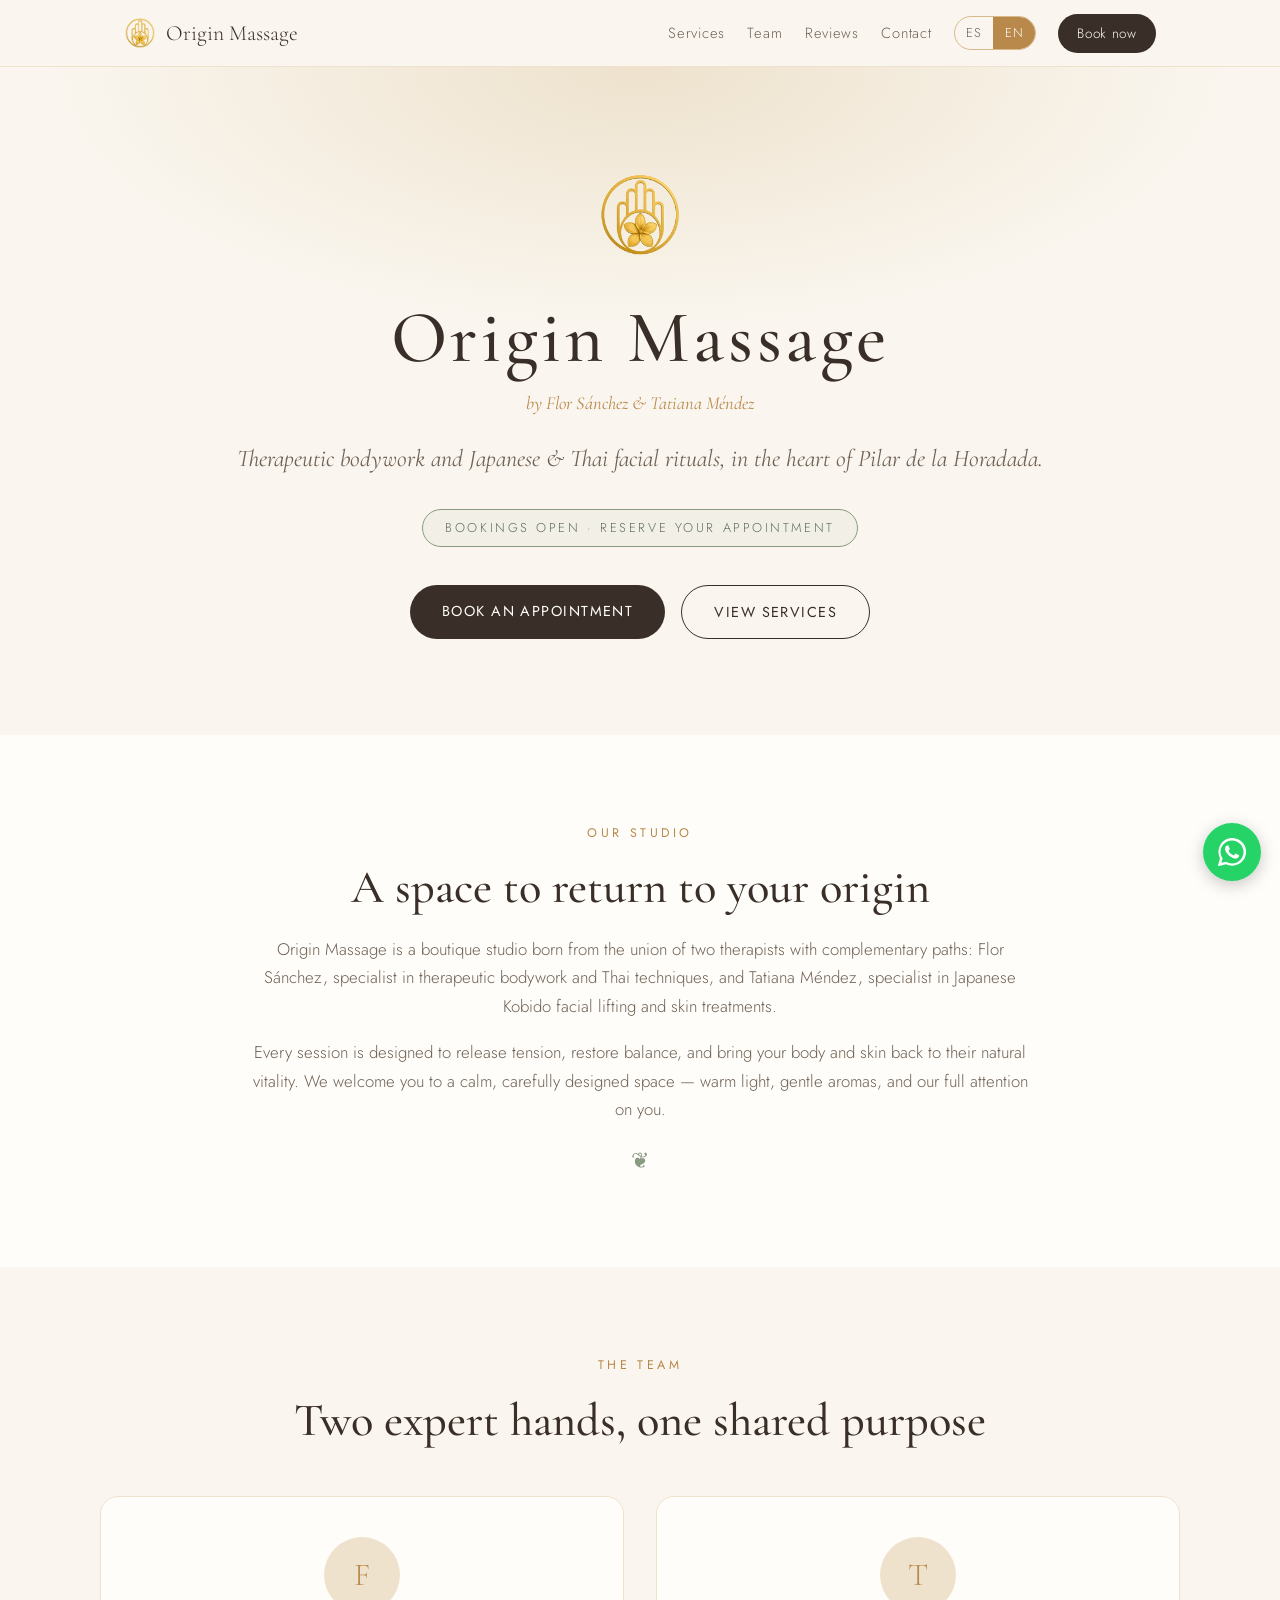
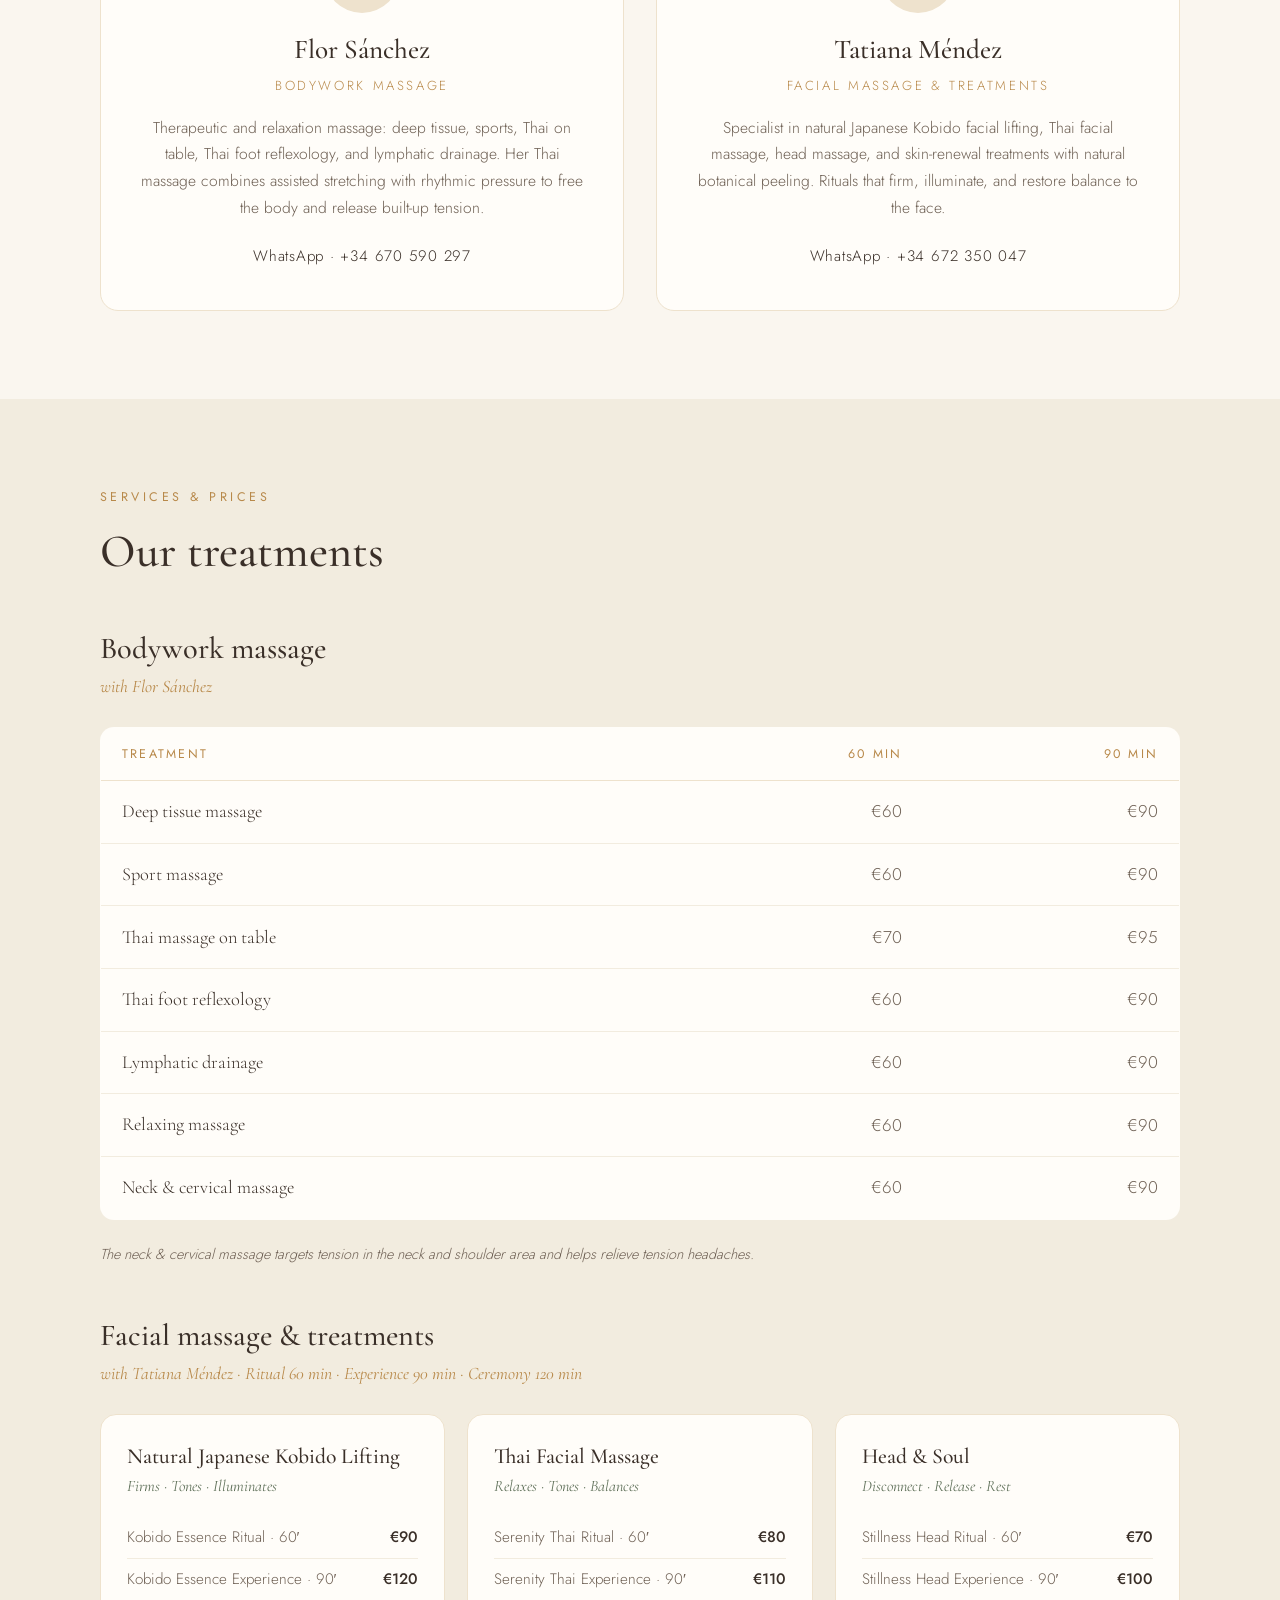
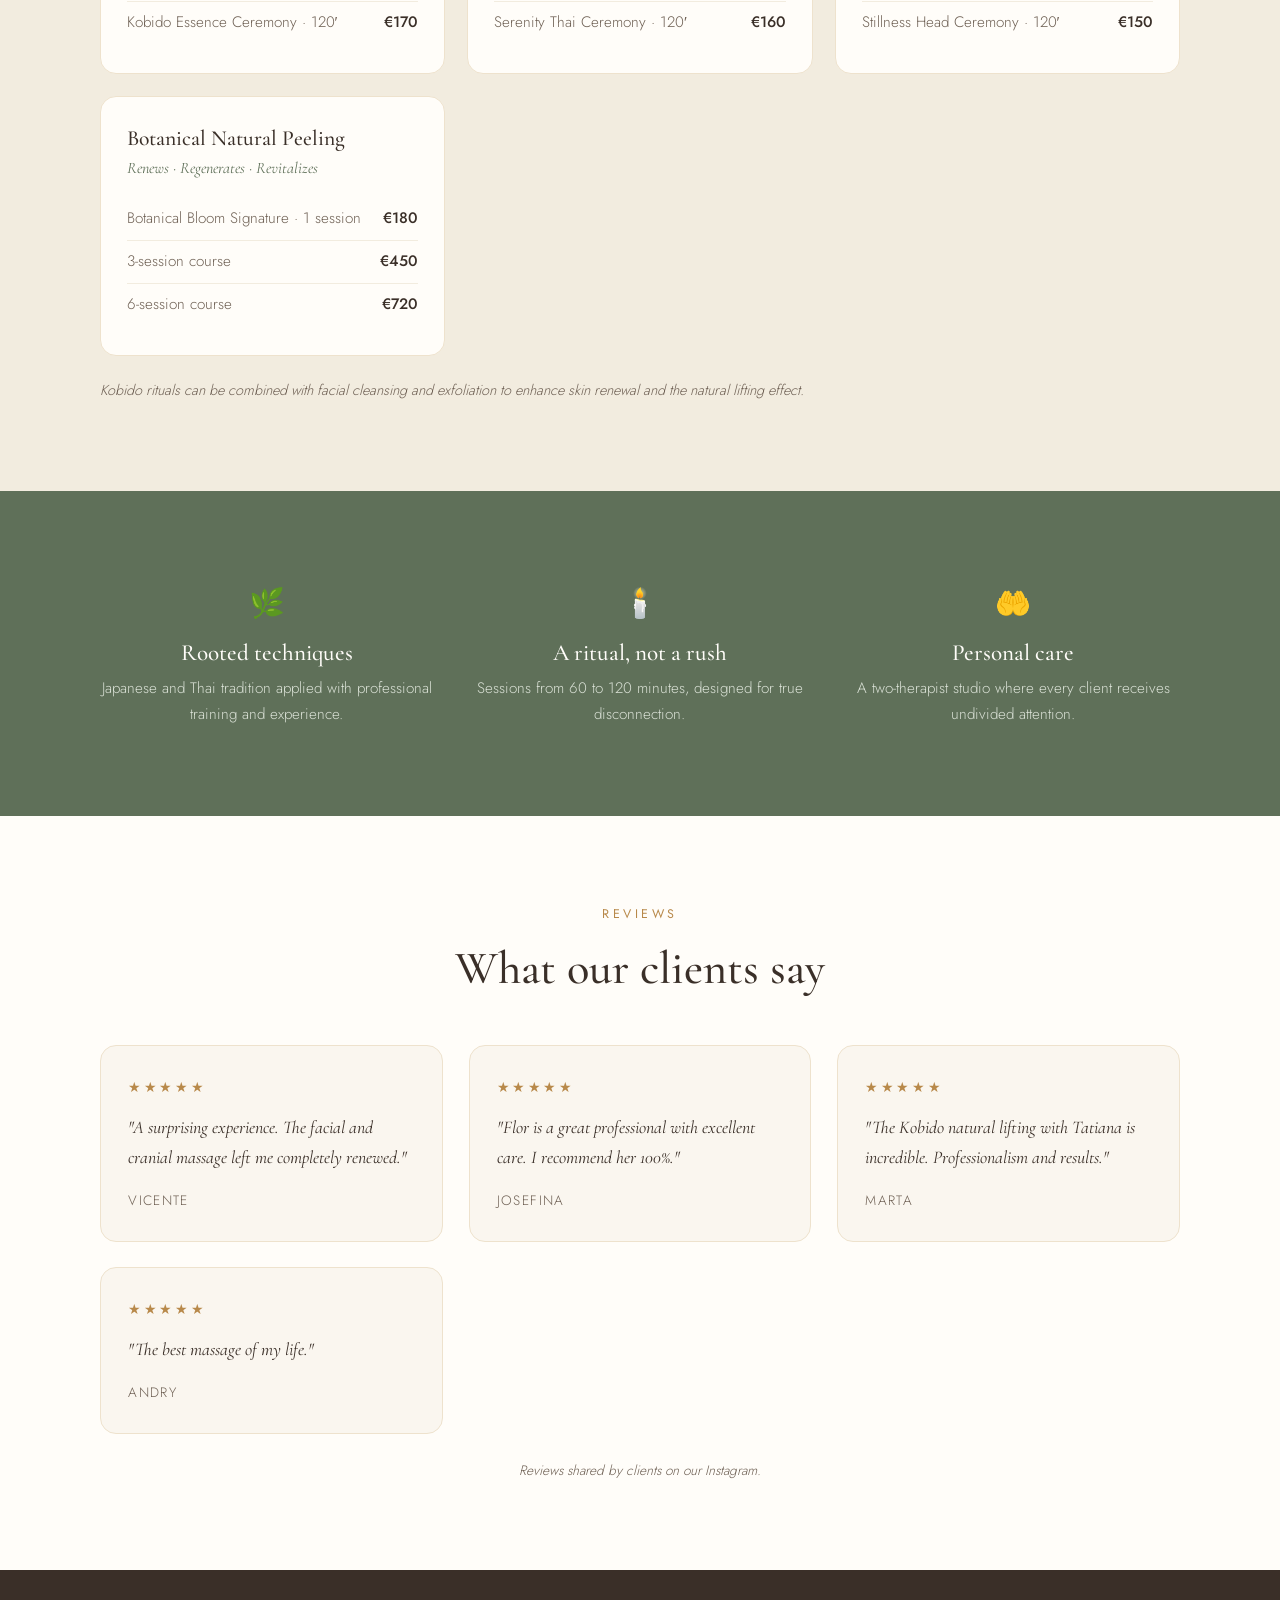
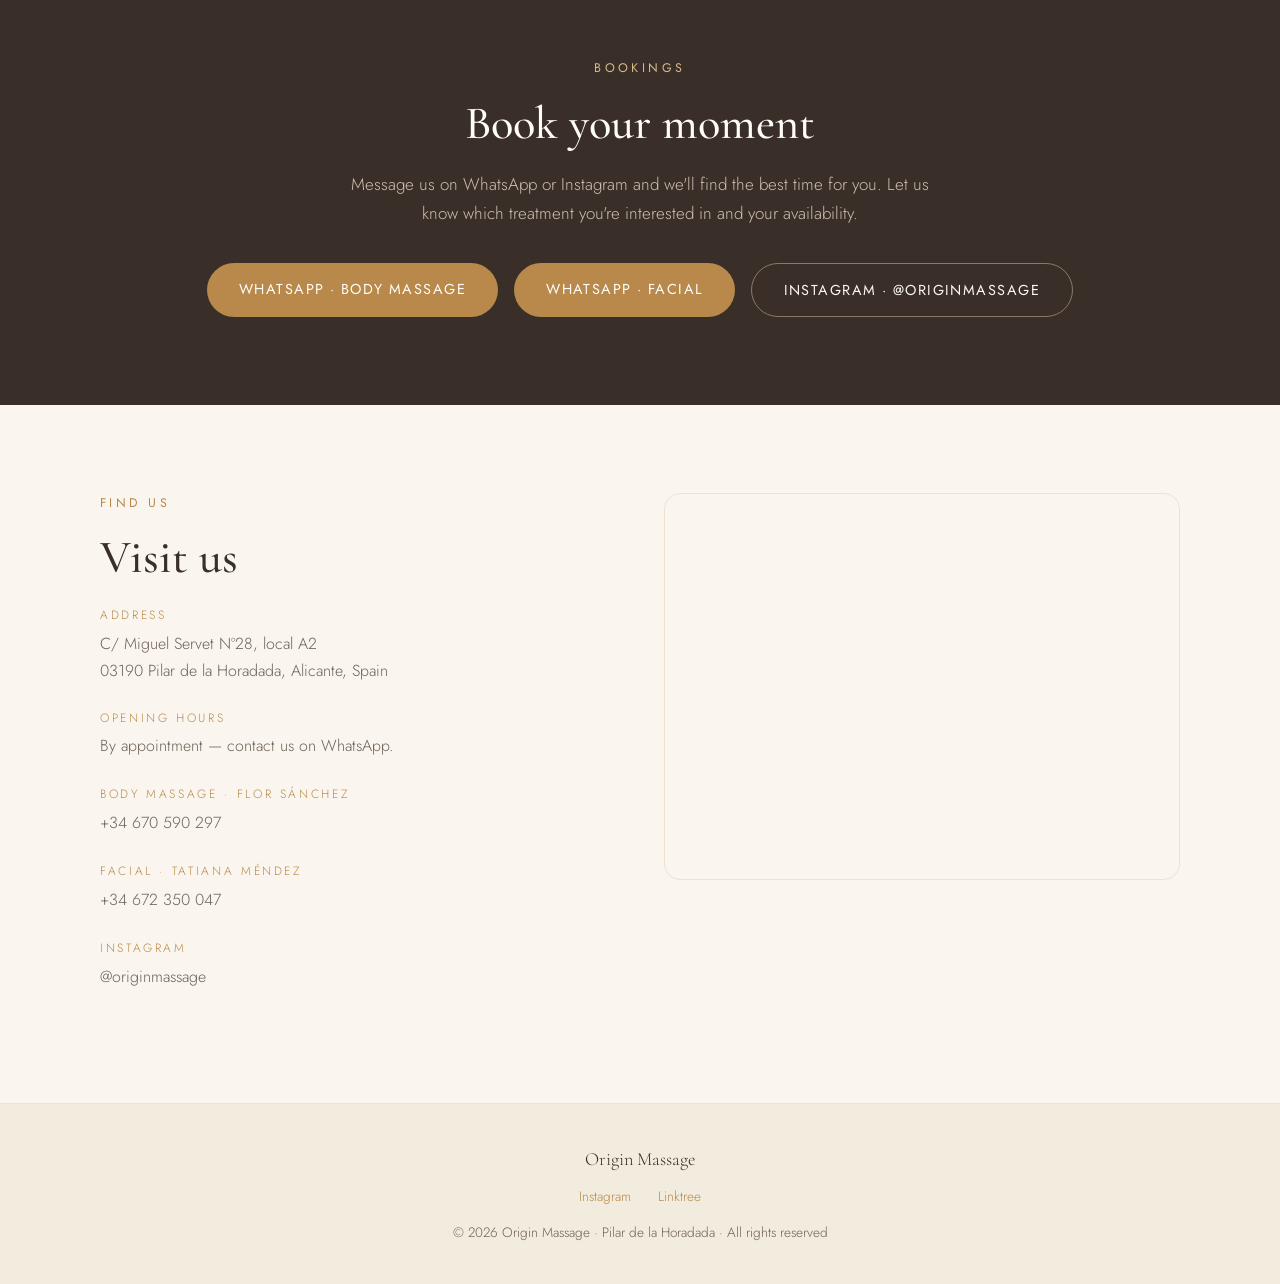
==== en/index.html @ 12d9b42e "Use the studio's real logo extracted from their Instagram profile 150x150 profile picture with white" ====
<!DOCTYPE html>
<html lang="en">
<head>
<meta charset="UTF-8">
<meta name="viewport" content="width=device-width, initial-scale=1.0">
<title>Origin Massage — Massage &amp; Facial Treatments in Pilar de la Horadada</title>
<meta name="description" content="Origin Massage: boutique bodywork and facial-treatment studio (Japanese Kobido lifting, Thai massage, lymphatic drainage) in Pilar de la Horadada, Alicante, Spain. Book via WhatsApp or Instagram.">
<meta property="og:title" content="Origin Massage — Pilar de la Horadada">
<meta property="og:description" content="Therapeutic bodywork and Kobido facial rituals. C/ Miguel Servet 28, Pilar de la Horadada. Book your appointment.">
<meta property="og:type" content="website">
<meta property="og:locale" content="en_GB">
<!-- TODO once the final domain exists: uncomment and replace the domain -->
<!--
<link rel="canonical" href="https://www.DOMAIN.es/en/">
<link rel="alternate" hreflang="es" href="https://www.DOMAIN.es/">
<link rel="alternate" hreflang="en" href="https://www.DOMAIN.es/en/">
<link rel="alternate" hreflang="x-default" href="https://www.DOMAIN.es/">
-->
<link rel="preload" href="../assets/fonts/cormorant-var.woff2" as="font" type="font/woff2" crossorigin>
<link rel="preload" href="../assets/fonts/jost-var.woff2" as="font" type="font/woff2" crossorigin>
<link rel="stylesheet" href="../assets/css/style.css">
<link rel="icon" type="image/png" href="../assets/img/logo.png">
<script type="application/ld+json">
{
  "@context": "https://schema.org",
  "@type": "HealthAndBeautyBusiness",
  "name": "Origin Massage",
  "alternateName": "ORIGIN MASSAGE by Flor Sánchez",
  "description": "Boutique bodywork and facial-treatment studio in Pilar de la Horadada: Japanese Kobido lifting, Thai massage, deep tissue, lymphatic drainage.",
  "address": {
    "@type": "PostalAddress",
    "streetAddress": "C/ Miguel Servet Nº28, local A2",
    "addressLocality": "Pilar de la Horadada",
    "addressRegion": "Alicante",
    "postalCode": "03190",
    "addressCountry": "ES"
  },
  "geo": { "@type": "GeoCoordinates", "latitude": 37.859, "longitude": -0.788 },
  "telephone": ["+34670590297", "+34672350047"],
  "sameAs": [
    "https://www.instagram.com/originmassage/",
    "https://linktr.ee/originmassagepilardelahoradada"
  ],
  "priceRange": "€€",
  "currenciesAccepted": "EUR",
  "founder": [
    { "@type": "Person", "name": "Flor Sánchez", "jobTitle": "Massage therapist" },
    { "@type": "Person", "name": "Tatiana Méndez", "jobTitle": "Facial massage specialist" }
  ],
  "hasOfferCatalog": {
    "@type": "OfferCatalog",
    "name": "Treatments",
    "itemListElement": [
      { "@type": "Offer", "itemOffered": { "@type": "Service", "name": "Deep tissue massage (60 min)" }, "price": "60", "priceCurrency": "EUR" },
      { "@type": "Offer", "itemOffered": { "@type": "Service", "name": "Sport massage (60 min)" }, "price": "60", "priceCurrency": "EUR" },
      { "@type": "Offer", "itemOffered": { "@type": "Service", "name": "Thai massage on table (60 min)" }, "price": "70", "priceCurrency": "EUR" },
      { "@type": "Offer", "itemOffered": { "@type": "Service", "name": "Thai foot reflexology (60 min)" }, "price": "60", "priceCurrency": "EUR" },
      { "@type": "Offer", "itemOffered": { "@type": "Service", "name": "Lymphatic drainage (60 min)" }, "price": "60", "priceCurrency": "EUR" },
      { "@type": "Offer", "itemOffered": { "@type": "Service", "name": "Relaxing massage (60 min)" }, "price": "60", "priceCurrency": "EUR" },
      { "@type": "Offer", "itemOffered": { "@type": "Service", "name": "Neck & cervical massage (60 min)" }, "price": "60", "priceCurrency": "EUR" },
      { "@type": "Offer", "itemOffered": { "@type": "Service", "name": "Japanese Kobido lifting — Kobido Essence Ritual (60 min)" }, "price": "90", "priceCurrency": "EUR" },
      { "@type": "Offer", "itemOffered": { "@type": "Service", "name": "Thai facial massage — Serenity Thai Ritual (60 min)" }, "price": "80", "priceCurrency": "EUR" },
      { "@type": "Offer", "itemOffered": { "@type": "Service", "name": "Head massage — Stillness Head Ritual (60 min)" }, "price": "70", "priceCurrency": "EUR" },
      { "@type": "Offer", "itemOffered": { "@type": "Service", "name": "Botanical natural peeling — Botanical Bloom Signature (1 session)" }, "price": "180", "priceCurrency": "EUR" }
    ]
  }
}
</script>
</head>
<body>

<header>
  <nav class="nav">
    <a href="#top" class="brand" aria-label="Origin Massage">
      <img src="../assets/img/logo.png" alt="" width="32" height="32">
      Origin Massage
    </a>
    <button id="menu-btn" class="menu-btn" aria-expanded="false" aria-controls="nav-links" aria-label="Open menu">☰</button>
    <div class="nav-links" id="nav-links">
      <a href="#services">Services</a>
      <a href="#team">Team</a>
      <a href="#reviews">Reviews</a>
      <a href="#contact">Contact</a>
      <div class="lang-switch" aria-label="Idioma / Language">
        <a href="../" hreflang="es" lang="es">ES</a>
        <a href="./" aria-current="true" lang="en">EN</a>
      </div>
      <a href="#book" class="nav-book">Book now</a>
    </div>
  </nav>
</header>

<main id="top">

  <!-- HERO -->
  <section class="hero">
    <img class="hamsa" src="../assets/img/logo.png" alt="" width="88" height="88">
    <h1>Origin Massage</h1>
    <div class="by">by Flor Sánchez &amp; Tatiana Méndez</div>
    <p class="tagline">Therapeutic bodywork and Japanese &amp; Thai facial rituals, in the heart of Pilar de la Horadada.</p>
    <div class="open-badge">Bookings open · Reserve your appointment</div>
    <div class="hero-ctas">
      <a class="btn btn-solid" href="#book">Book an appointment</a>
      <a class="btn btn-line" href="#services">View services</a>
    </div>
  </section>

  <!-- ABOUT -->
  <section class="about reveal">
    <div class="wrap">
      <div class="eyebrow">Our studio</div>
      <h2 class="section-title">A space to return to your origin</h2>
      <p>Origin Massage is a boutique studio born from the union of two therapists with complementary paths: Flor Sánchez, specialist in therapeutic bodywork and Thai techniques, and Tatiana Méndez, specialist in Japanese Kobido facial lifting and skin treatments.</p>
      <p>Every session is designed to release tension, restore balance, and bring your body and skin back to their natural vitality. We welcome you to a calm, carefully designed space — warm light, gentle aromas, and our full attention on you.</p>
      <div class="leaf">❦</div>
    </div>
  </section>

  <!-- TEAM -->
  <section class="therapists" id="team">
    <div class="wrap">
      <div class="eyebrow center">The team</div>
      <h2 class="section-title center">Two expert hands, one shared purpose</h2>
      <div class="grid">
        <div class="t-card reveal">
          <div class="monogram">F</div>
          <h3>Flor Sánchez</h3>
          <div class="role">Bodywork massage</div>
          <p>Therapeutic and relaxation massage: deep tissue, sports, Thai on table, Thai foot reflexology, and lymphatic drainage. Her Thai massage combines assisted stretching with rhythmic pressure to free the body and release built-up tension.</p>
          <a class="phone" href="https://wa.me/34670590297" target="_blank" rel="noopener">WhatsApp · +34 670 590 297</a>
        </div>
        <div class="t-card reveal">
          <div class="monogram">T</div>
          <h3>Tatiana Méndez</h3>
          <div class="role">Facial massage &amp; treatments</div>
          <p>Specialist in natural Japanese Kobido facial lifting, Thai facial massage, head massage, and skin-renewal treatments with natural botanical peeling. Rituals that firm, illuminate, and restore balance to the face.</p>
          <a class="phone" href="https://wa.me/34672350047" target="_blank" rel="noopener">WhatsApp · +34 672 350 047</a>
        </div>
      </div>
    </div>
  </section>

  <!-- SERVICES -->
  <section class="services" id="services">
    <div class="wrap">
      <div class="eyebrow">Services &amp; prices</div>
      <h2 class="section-title">Our treatments</h2>

      <div class="svc-block reveal">
        <h3>Bodywork massage</h3>
        <div class="svc-sub">with Flor Sánchez</div>
        <div class="table-scroll">
          <table class="price">
            <thead>
              <tr>
                <th>Treatment</th>
                <th style="text-align:right">60 min</th>
                <th style="text-align:right">90 min</th>
              </tr>
            </thead>
            <tbody>
              <tr><td>Deep tissue massage</td><td class="p">€60</td><td class="p">€90</td></tr>
              <tr><td>Sport massage</td><td class="p">€60</td><td class="p">€90</td></tr>
              <tr><td>Thai massage on table</td><td class="p">€70</td><td class="p">€95</td></tr>
              <tr><td>Thai foot reflexology</td><td class="p">€60</td><td class="p">€90</td></tr>
              <tr><td>Lymphatic drainage</td><td class="p">€60</td><td class="p">€90</td></tr>
              <tr><td>Relaxing massage</td><td class="p">€60</td><td class="p">€90</td></tr>
              <tr><td>Neck &amp; cervical massage</td><td class="p">€60</td><td class="p">€90</td></tr>
            </tbody>
          </table>
        </div>
        <p class="svc-note">The neck &amp; cervical massage targets tension in the neck and shoulder area and helps relieve tension headaches.</p>
      </div>

      <div class="svc-block reveal">
        <h3>Facial massage &amp; treatments</h3>
        <div class="svc-sub">with Tatiana Méndez · Ritual 60 min · Experience 90 min · Ceremony 120 min</div>
        <div class="ritual-grid">
          <div class="ritual">
            <h4>Natural Japanese Kobido Lifting</h4>
            <div class="benefit">Firms · Tones · Illuminates</div>
            <ul>
              <li><span>Kobido Essence Ritual · 60&prime;</span><b>€90</b></li>
              <li><span>Kobido Essence Experience · 90&prime;</span><b>€120</b></li>
              <li><span>Kobido Essence Ceremony · 120&prime;</span><b>€170</b></li>
            </ul>
          </div>
          <div class="ritual">
            <h4>Thai Facial Massage</h4>
            <div class="benefit">Relaxes · Tones · Balances</div>
            <ul>
              <li><span>Serenity Thai Ritual · 60&prime;</span><b>€80</b></li>
              <li><span>Serenity Thai Experience · 90&prime;</span><b>€110</b></li>
              <li><span>Serenity Thai Ceremony · 120&prime;</span><b>€160</b></li>
            </ul>
          </div>
          <div class="ritual">
            <h4>Head &amp; Soul</h4>
            <div class="benefit">Disconnect · Release · Rest</div>
            <ul>
              <li><span>Stillness Head Ritual · 60&prime;</span><b>€70</b></li>
              <li><span>Stillness Head Experience · 90&prime;</span><b>€100</b></li>
              <li><span>Stillness Head Ceremony · 120&prime;</span><b>€150</b></li>
            </ul>
          </div>
          <div class="ritual">
            <h4>Botanical Natural Peeling</h4>
            <div class="benefit">Renews · Regenerates · Revitalizes</div>
            <ul>
              <li><span>Botanical Bloom Signature · 1 session</span><b>€180</b></li>
              <li><span>3-session course</span><b>€450</b></li>
              <li><span>6-session course</span><b>€720</b></li>
            </ul>
          </div>
        </div>
        <p class="svc-note">Kobido rituals can be combined with facial cleansing and exfoliation to enhance skin renewal and the natural lifting effect.</p>
      </div>
    </div>
  </section>

  <!-- PHILOSOPHY -->
  <section class="philo reveal">
    <div class="wrap">
      <div>
        <div class="icon">🌿</div>
        <h4>Rooted techniques</h4>
        <p>Japanese and Thai tradition applied with professional training and experience.</p>
      </div>
      <div>
        <div class="icon">🕯️</div>
        <h4>A ritual, not a rush</h4>
        <p>Sessions from 60 to 120 minutes, designed for true disconnection.</p>
      </div>
      <div>
        <div class="icon">🤲</div>
        <h4>Personal care</h4>
        <p>A two-therapist studio where every client receives undivided attention.</p>
      </div>
    </div>
  </section>

  <!-- REVIEWS -->
  <section class="reviews" id="reviews">
    <div class="wrap">
      <div class="eyebrow center">Reviews</div>
      <h2 class="section-title center">What our clients say</h2>
      <div class="grid">
        <div class="review reveal">
          <div class="stars" aria-label="5 stars">★★★★★</div>
          <blockquote>"A surprising experience. The facial and cranial massage left me completely renewed."</blockquote>
          <cite>Vicente</cite>
        </div>
        <div class="review reveal">
          <div class="stars" aria-label="5 stars">★★★★★</div>
          <blockquote>"Flor is a great professional with excellent care. I recommend her 100%."</blockquote>
          <cite>Josefina</cite>
        </div>
        <div class="review reveal">
          <div class="stars" aria-label="5 stars">★★★★★</div>
          <blockquote>"The Kobido natural lifting with Tatiana is incredible. Professionalism and results."</blockquote>
          <cite>Marta</cite>
        </div>
        <div class="review reveal">
          <div class="stars" aria-label="5 stars">★★★★★</div>
          <blockquote>"The best massage of my life."</blockquote>
          <cite>Andry</cite>
        </div>
      </div>
      <p class="src-note">Reviews shared by clients on our Instagram.</p>
    </div>
  </section>

  <!-- BOOKING -->
  <section class="booking" id="book">
    <div class="wrap">
      <div class="eyebrow">Bookings</div>
      <h2 class="section-title">Book your moment</h2>
      <p>Message us on WhatsApp or Instagram and we'll find the best time for you. Let us know which treatment you're interested in and your availability.</p>
      <div class="hero-ctas">
        <!-- TODO: once the studio receives its cita.online link, replace
             BOOKING_URL with the real link and uncomment this button (also in ../index.html):
        <a class="btn btn-gold" href="BOOKING_URL" target="_blank" rel="noopener">Book online</a>
        -->
        <a class="btn btn-solid" href="https://wa.me/34670590297?text=Hi%2C%20I%27d%20like%20to%20book%20a%20body%20massage." target="_blank" rel="noopener">WhatsApp · Body massage</a>
        <a class="btn btn-solid" href="https://wa.me/34672350047?text=Hi%2C%20I%27d%20like%20to%20book%20a%20facial%20treatment." target="_blank" rel="noopener">WhatsApp · Facial</a>
        <a class="btn btn-line" href="https://www.instagram.com/originmassage/" target="_blank" rel="noopener">Instagram · @originmassage</a>
      </div>
    </div>
  </section>

  <!-- CONTACT -->
  <section class="contact" id="contact">
    <div class="wrap">
      <div class="reveal">
        <div class="eyebrow">Find us</div>
        <h2 class="section-title">Visit us</h2>
        <div class="contact-item">
          <div class="label">Address</div>
          <div>C/ Miguel Servet Nº28, local A2<br>03190 Pilar de la Horadada, Alicante, Spain</div>
        </div>
        <div class="contact-item">
          <div class="label">Opening hours</div>
          <div>By appointment — contact us on WhatsApp.</div>
        </div>
        <div class="contact-item">
          <div class="label">Body massage · Flor Sánchez</div>
          <a href="tel:+34670590297">+34 670 590 297</a>
        </div>
        <div class="contact-item">
          <div class="label">Facial · Tatiana Méndez</div>
          <a href="tel:+34672350047">+34 672 350 047</a>
        </div>
        <div class="contact-item">
          <div class="label">Instagram</div>
          <a href="https://www.instagram.com/originmassage/" target="_blank" rel="noopener">@originmassage</a>
        </div>
      </div>
      <div class="map-frame reveal">
        <iframe
          title="Map — Origin Massage, Pilar de la Horadada"
          src="https://www.google.com/maps?q=ORIGIN%20MASSAGE%20by%20Flor%20S%C3%A1nchez%2C%20C%2F%20Miguel%20Servet%2028%2C%2003190%20Pilar%20de%20la%20Horadada&ll=37.859,-0.788&z=17&output=embed"
          loading="lazy" referrerpolicy="no-referrer-when-downgrade"></iframe>
      </div>
    </div>
  </section>

</main>

<!-- WhatsApp bubble -->
<div class="wa-fab">
  <div class="wa-menu" id="wa-menu">
    <a href="https://wa.me/34670590297?text=Hi%2C%20I%27d%20like%20to%20book%20a%20body%20massage." target="_blank" rel="noopener">Body massage · Flor</a>
    <a href="https://wa.me/34672350047?text=Hi%2C%20I%27d%20like%20to%20book%20a%20facial%20treatment." target="_blank" rel="noopener">Facial · Tatiana</a>
  </div>
  <button id="wa-btn" class="wa-fab-btn" aria-expanded="false" aria-controls="wa-menu" aria-label="Book via WhatsApp">
    <svg viewBox="0 0 24 24" width="28" height="28" fill="currentColor" aria-hidden="true"><path d="M17.5 14.4c-.3-.15-1.76-.87-2.03-.97-.27-.1-.47-.15-.67.15-.2.3-.77.97-.94 1.17-.17.2-.35.22-.65.07-.3-.15-1.26-.46-2.4-1.48-.89-.79-1.49-1.77-1.66-2.07-.17-.3-.02-.46.13-.61.13-.13.3-.35.45-.52.15-.17.2-.3.3-.5.1-.2.05-.37-.02-.52-.07-.15-.67-1.62-.92-2.22-.24-.58-.49-.5-.67-.51h-.57c-.2 0-.52.07-.8.37-.27.3-1.04 1.02-1.04 2.5 0 1.47 1.07 2.89 1.22 3.09.15.2 2.1 3.2 5.08 4.49.71.3 1.26.49 1.7.63.71.22 1.36.19 1.87.12.57-.09 1.76-.72 2.01-1.42.25-.7.25-1.29.17-1.42-.07-.13-.27-.2-.57-.35Zm-5.45 7.44h-.01a9.87 9.87 0 0 1-5.03-1.38l-.36-.21-3.74.98 1-3.65-.24-.37a9.86 9.86 0 1 1 8.38 4.63Zm0-21.85A11.85 11.85 0 0 0 1.7 17.34L.03 23.46a.5.5 0 0 0 .61.61l6.26-1.64a11.85 11.85 0 1 0 5.15-22.44Z"/></svg>
  </button>
</div>

<footer>
  <div class="brand" style="font-size:1.15rem">Origin Massage</div>
  <div class="foot-links">
    <a href="https://www.instagram.com/originmassage/" target="_blank" rel="noopener">Instagram</a>
    <a href="https://linktr.ee/originmassagepilardelahoradada" target="_blank" rel="noopener">Linktree</a>
  </div>
  <div>© 2026 Origin Massage · Pilar de la Horadada · All rights reserved</div>
</footer>

<script src="../assets/js/main.js" defer></script>
</body>
</html>
---- assets/css/style.css ----
/* ================= Origin Massage — shared styles ================= */

/* ---- self-hosted variable fonts (latin subset) ---- */
@font-face {
  font-family: 'Cormorant Garamond';
  font-style: normal;
  font-weight: 300 700;
  font-display: swap;
  src: url('../fonts/cormorant-var.woff2') format('woff2');
}
@font-face {
  font-family: 'Cormorant Garamond';
  font-style: italic;
  font-weight: 300 700;
  font-display: swap;
  src: url('../fonts/cormorant-italic-var.woff2') format('woff2');
}
@font-face {
  font-family: 'Jost';
  font-style: normal;
  font-weight: 100 900;
  font-display: swap;
  src: url('../fonts/jost-var.woff2') format('woff2');
}

:root {
  --cream: #faf6ef;
  --cream-2: #f2ecdf;
  --sand: #e9dfcc;
  --ink: #3a2f28;
  --ink-soft: #6f6155;
  --gold: #b8894a;
  --gold-soft: #d8b98c;
  --gold-pale: #eee2cd;
  --sage: #8a9b84;
  --sage-dark: #5f7059;
  --white: #fffdf9;
  --serif: 'Cormorant Garamond', Georgia, serif;
  --sans: 'Jost', 'Segoe UI', sans-serif;
}
* { margin: 0; padding: 0; box-sizing: border-box; }
html { scroll-behavior: smooth; }
body {
  font-family: var(--sans);
  font-weight: 300;
  color: var(--ink);
  background: var(--cream);
  line-height: 1.7;
  font-size: 17px;
}
h1, h2, h3, h4 { font-family: var(--serif); font-weight: 500; line-height: 1.2; }
a { color: var(--gold); text-decoration: none; }
img { max-width: 100%; }
section { padding: 5.5rem 1.5rem; }
.wrap { max-width: 1080px; margin: 0 auto; }
.eyebrow {
  font-size: .78rem; letter-spacing: .28em; text-transform: uppercase;
  color: var(--gold); margin-bottom: 1rem; font-weight: 400;
}
.section-title { font-size: clamp(2rem, 4.5vw, 2.9rem); margin-bottom: 1.2rem; }
.center { text-align: center; }

/* ---------- scroll reveal (JS adds .in-view; no-JS pages stay visible) ---------- */
html.js .reveal {
  opacity: 0;
  transform: translateY(22px);
  transition: opacity .7s ease, transform .7s ease;
}
html.js .reveal.in-view { opacity: 1; transform: none; }
@media (prefers-reduced-motion: reduce) {
  html { scroll-behavior: auto; }
  html.js .reveal { opacity: 1; transform: none; transition: none; }
}

/* ---------- header ---------- */
header {
  position: sticky; top: 0; z-index: 100;
  background: rgba(250, 246, 239, .93); backdrop-filter: blur(8px);
  border-bottom: 1px solid var(--gold-pale);
}
.nav {
  max-width: 1080px; margin: 0 auto; padding: .85rem 1.5rem;
  display: flex; align-items: center; gap: 1.2rem;
}
.brand { display: flex; align-items: center; gap: .6rem; font-family: var(--serif); font-size: 1.35rem; color: var(--ink); }
.brand svg, .brand img { width: 32px; height: 32px; flex-shrink: 0; }
.nav-links { display: flex; gap: 1.4rem; margin-left: auto; align-items: center; }
.nav-links > a { color: var(--ink-soft); font-size: .92rem; letter-spacing: .05em; }
.nav-links > a:hover { color: var(--gold); }
.lang-switch {
  border: 1px solid var(--gold-soft); border-radius: 999px; overflow: hidden;
  display: flex; font-size: .8rem;
}
.lang-switch a {
  padding: .32rem .7rem; color: var(--ink-soft); letter-spacing: .08em;
}
.lang-switch a[aria-current="true"] { background: var(--gold); color: var(--white); }
.nav-book {
  background: var(--ink); color: var(--white) !important; padding: .5rem 1.2rem;
  border-radius: 999px; font-size: .85rem !important; letter-spacing: .08em;
}
.nav-book:hover { background: var(--gold); }

/* mobile menu */
.menu-btn {
  display: none; margin-left: auto;
  background: none; border: 1px solid var(--gold-soft); border-radius: 8px;
  padding: .35rem .6rem; cursor: pointer; color: var(--ink); font-size: 1.1rem; line-height: 1;
}
@media (max-width: 820px) {
  .menu-btn { display: block; }
  .nav-links {
    display: none;
    position: absolute; top: 100%; left: 0; right: 0;
    flex-direction: column; align-items: stretch; gap: 0;
    background: var(--cream); border-bottom: 1px solid var(--gold-pale);
    padding: .5rem 1.5rem 1.2rem;
  }
  .nav-links.open { display: flex; }
  .nav-links > a { padding: .7rem 0; border-bottom: 1px solid var(--cream-2); font-size: 1rem; }
  .nav-links > a.nav-book { margin-top: .9rem; text-align: center; border-bottom: 0; }
  .lang-switch { margin: .9rem auto 0; align-self: center; }
}

/* ---------- hero ---------- */
.hero {
  text-align: center; padding: 6.5rem 1.5rem 6rem;
  background:
    radial-gradient(ellipse 65% 55% at 50% 0%, var(--gold-pale) 0%, transparent 72%),
    var(--cream);
}
.hero .hamsa { width: 88px; height: 88px; margin-bottom: 1.6rem; }
.hero h1 { font-size: clamp(2.6rem, 7vw, 4.6rem); font-weight: 500; letter-spacing: .05em; }
.hero .by {
  font-family: var(--serif); font-style: italic; color: var(--gold);
  font-size: 1.15rem; margin-top: .4rem;
}
.hero .tagline {
  font-family: var(--serif); font-style: italic; font-size: clamp(1.15rem, 2.5vw, 1.5rem);
  color: var(--ink-soft); margin: 1.2rem auto 0; max-width: 34em;
}
.hero .open-badge {
  display: inline-block; margin-top: 1.8rem; padding: .45rem 1.4rem;
  border: 1px solid var(--sage); border-radius: 999px;
  font-size: .8rem; letter-spacing: .2em; text-transform: uppercase; color: var(--sage-dark);
  background: rgba(138, 155, 132, .08);
}
.hero-ctas { margin-top: 2.4rem; display: flex; gap: 1rem; justify-content: center; flex-wrap: wrap; }
.btn {
  display: inline-block; padding: .85rem 2rem; border-radius: 999px;
  font-size: .9rem; letter-spacing: .1em; text-transform: uppercase; font-weight: 400;
  transition: all .25s ease;
}
.btn-solid { background: var(--ink); color: var(--white); }
.btn-solid:hover { background: var(--gold); color: var(--white); }
.btn-line { border: 1px solid var(--ink); color: var(--ink); }
.btn-line:hover { border-color: var(--gold); color: var(--gold); }
/* primary CTA for the cita.online booking link (activated once the link exists) */
.btn-gold { background: var(--gold); color: var(--white); box-shadow: 0 3px 14px rgba(184, 137, 74, .35); }
.btn-gold:hover { background: var(--gold-soft); color: var(--ink); }

/* ---------- about ---------- */
.about { background: var(--white); }
.about .wrap { max-width: 780px; text-align: center; }
.about p { color: var(--ink-soft); margin-bottom: 1.1rem; font-size: 1.05rem; }
.about .leaf { color: var(--sage); font-size: 1.4rem; margin-top: 1rem; }

/* ---------- therapists ---------- */
.therapists .grid { display: grid; grid-template-columns: repeat(auto-fit, minmax(300px, 1fr)); gap: 2rem; margin-top: 3rem; }
.t-card {
  background: var(--white); border: 1px solid var(--gold-pale); border-radius: 18px;
  padding: 2.5rem 2.2rem; text-align: center;
}
.t-card .monogram {
  width: 76px; height: 76px; margin: 0 auto 1.3rem; border-radius: 50%;
  background: var(--gold-pale); color: var(--gold);
  display: flex; align-items: center; justify-content: center;
  font-family: var(--serif); font-size: 2rem;
}
.t-card h3 { font-size: 1.7rem; }
.t-card .role { color: var(--gold); font-size: .82rem; letter-spacing: .2em; text-transform: uppercase; margin: .5rem 0 1.1rem; }
.t-card p { color: var(--ink-soft); font-size: .98rem; }
.t-card .phone { display: inline-block; margin-top: 1.4rem; color: var(--ink); font-size: .95rem; letter-spacing: .05em; }
.t-card .phone:hover { color: var(--gold); }

/* ---------- services ---------- */
.services { background: var(--cream-2); }
.svc-block { margin-top: 3.2rem; }
.svc-block > h3 { font-size: 1.9rem; margin-bottom: .3rem; }
.svc-block > .svc-sub { color: var(--gold); font-style: italic; font-family: var(--serif); font-size: 1.1rem; margin-bottom: 1.6rem; }
.table-scroll { overflow-x: auto; }
table.price {
  width: 100%; border-collapse: collapse; background: var(--white);
  border-radius: 14px; overflow: hidden; border: 1px solid var(--gold-pale);
}
table.price th, table.price td { padding: .95rem 1.3rem; text-align: left; }
table.price th {
  font-family: var(--sans); font-weight: 400; font-size: .78rem; letter-spacing: .18em;
  text-transform: uppercase; color: var(--gold); border-bottom: 1px solid var(--gold-pale);
}
table.price td { border-bottom: 1px solid var(--cream-2); }
table.price tr:last-child td { border-bottom: 0; }
table.price td.p { text-align: right; white-space: nowrap; color: var(--ink-soft); }
table.price td:first-child { font-family: var(--serif); font-size: 1.15rem; }

.ritual-grid { display: grid; grid-template-columns: repeat(auto-fit, minmax(255px, 1fr)); gap: 1.4rem; }
.ritual { background: var(--white); border: 1px solid var(--gold-pale); border-radius: 16px; padding: 1.8rem 1.6rem; }
.ritual h4 { font-size: 1.35rem; margin-bottom: .2rem; }
.ritual .benefit { color: var(--sage-dark); font-style: italic; font-family: var(--serif); font-size: 1rem; margin-bottom: 1rem; }
.ritual ul { list-style: none; }
.ritual li {
  display: flex; justify-content: space-between; gap: 1rem;
  padding: .5rem 0; border-bottom: 1px solid var(--cream-2); font-size: .95rem; color: var(--ink-soft);
}
.ritual li:last-child { border-bottom: 0; }
.ritual li b { font-weight: 500; color: var(--ink); white-space: nowrap; }
.svc-note { margin-top: 1.4rem; font-size: .9rem; color: var(--ink-soft); font-style: italic; }

/* ---------- philosophy strip ---------- */
.philo { background: var(--sage-dark); color: var(--cream); }
.philo .wrap { display: grid; grid-template-columns: repeat(auto-fit, minmax(220px, 1fr)); gap: 2.5rem; text-align: center; }
.philo h4 { color: var(--white); font-size: 1.45rem; margin-bottom: .5rem; }
.philo p { font-size: .95rem; color: #d9e0d5; }
.philo .icon { font-size: 1.8rem; margin-bottom: .8rem; }

/* ---------- testimonials ---------- */
.reviews { background: var(--white); }
.reviews .grid { display: grid; grid-template-columns: repeat(auto-fit, minmax(260px, 1fr)); gap: 1.6rem; margin-top: 3rem; }
.review {
  background: var(--cream); border: 1px solid var(--gold-pale); border-radius: 16px;
  padding: 1.8rem 1.7rem; display: flex; flex-direction: column;
}
.review .stars { color: var(--gold); letter-spacing: .18em; margin-bottom: .8rem; font-size: .9rem; }
.review blockquote { font-family: var(--serif); font-style: italic; font-size: 1.12rem; color: var(--ink); flex: 1; }
.review cite { display: block; margin-top: 1rem; font-style: normal; font-size: .85rem; letter-spacing: .1em; color: var(--ink-soft); text-transform: uppercase; }
.reviews .src-note { margin-top: 1.6rem; font-size: .85rem; color: var(--ink-soft); text-align: center; font-style: italic; }

/* ---------- booking ---------- */
.booking { background: var(--ink); color: var(--cream); text-align: center; }
.booking .eyebrow { color: var(--gold-soft); }
.booking .section-title { color: var(--white); }
.booking p { color: #cbbfae; max-width: 36em; margin: 0 auto 2.2rem; }
.booking .btn-solid { background: var(--gold); }
.booking .btn-solid:hover { background: var(--gold-soft); color: var(--ink); }
.booking .btn-line { border-color: #8a7a68; color: var(--cream); }
.booking .btn-line:hover { border-color: var(--gold-soft); color: var(--gold-soft); }
.booking .hero-ctas { margin-top: 0; }

/* ---------- contact ---------- */
.contact .wrap { display: grid; grid-template-columns: 1fr 1fr; gap: 3rem; align-items: start; }
@media (max-width: 820px) { .contact .wrap { grid-template-columns: 1fr; } }
.contact-item { margin-bottom: 1.5rem; }
.contact-item .label { font-size: .75rem; letter-spacing: .22em; text-transform: uppercase; color: var(--gold); margin-bottom: .25rem; }
.contact-item div:not(.label), .contact-item a { color: var(--ink-soft); font-size: 1rem; }
.contact-item a:hover { color: var(--gold); }
.map-frame {
  width: 100%; aspect-ratio: 4 / 3; border: 1px solid var(--gold-pale);
  border-radius: 16px; overflow: hidden;
}
.map-frame iframe { width: 100%; height: 100%; border: 0; filter: sepia(.22) saturate(.85); }

/* ---------- footer ---------- */
footer {
  background: var(--cream-2); text-align: center; padding: 2.5rem 1.5rem;
  font-size: .85rem; color: var(--ink-soft); border-top: 1px solid var(--gold-pale);
}
footer .brand { justify-content: center; margin-bottom: .6rem; }
footer .foot-links { margin-bottom: .8rem; }
footer .foot-links a { margin: 0 .7rem; }

/* ---------- sticky WhatsApp bubble ---------- */
.wa-fab { position: fixed; right: 1.2rem; bottom: 1.2rem; z-index: 200; text-align: right; }
.wa-fab-btn {
  width: 58px; height: 58px; border-radius: 50%; border: 0; cursor: pointer;
  background: #25d366; color: #fff; font-size: 1.7rem; line-height: 1;
  box-shadow: 0 4px 16px rgba(0, 0, 0, .22);
  display: flex; align-items: center; justify-content: center;
  transition: transform .2s ease;
}
.wa-fab-btn:hover { transform: scale(1.07); }
.wa-menu {
  display: none; margin-bottom: .7rem; flex-direction: column; gap: .5rem; align-items: flex-end;
}
.wa-menu.open { display: flex; }
.wa-menu a {
  background: var(--white); color: var(--ink); border: 1px solid var(--gold-pale);
  border-radius: 999px; padding: .55rem 1.2rem; font-size: .88rem;
  box-shadow: 0 3px 12px rgba(0, 0, 0, .12); white-space: nowrap;
}
.wa-menu a:hover { color: var(--gold); }
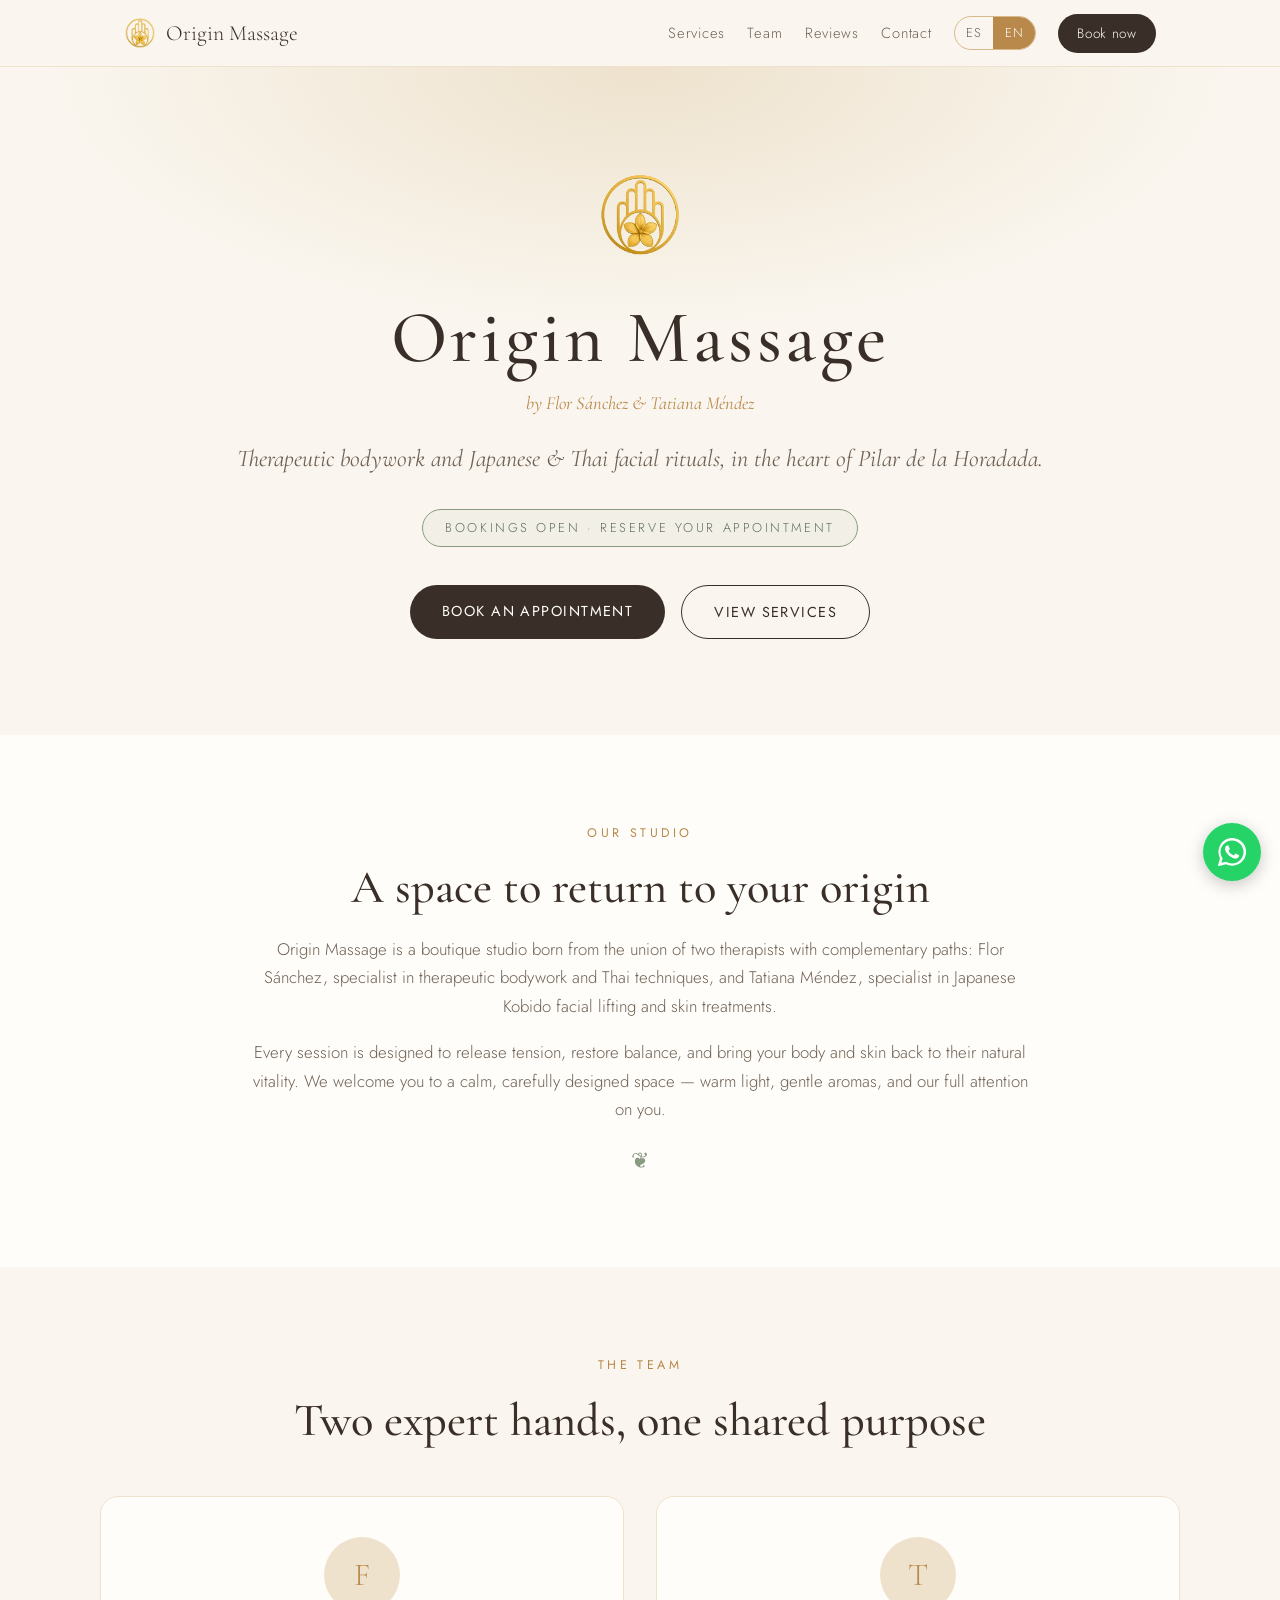
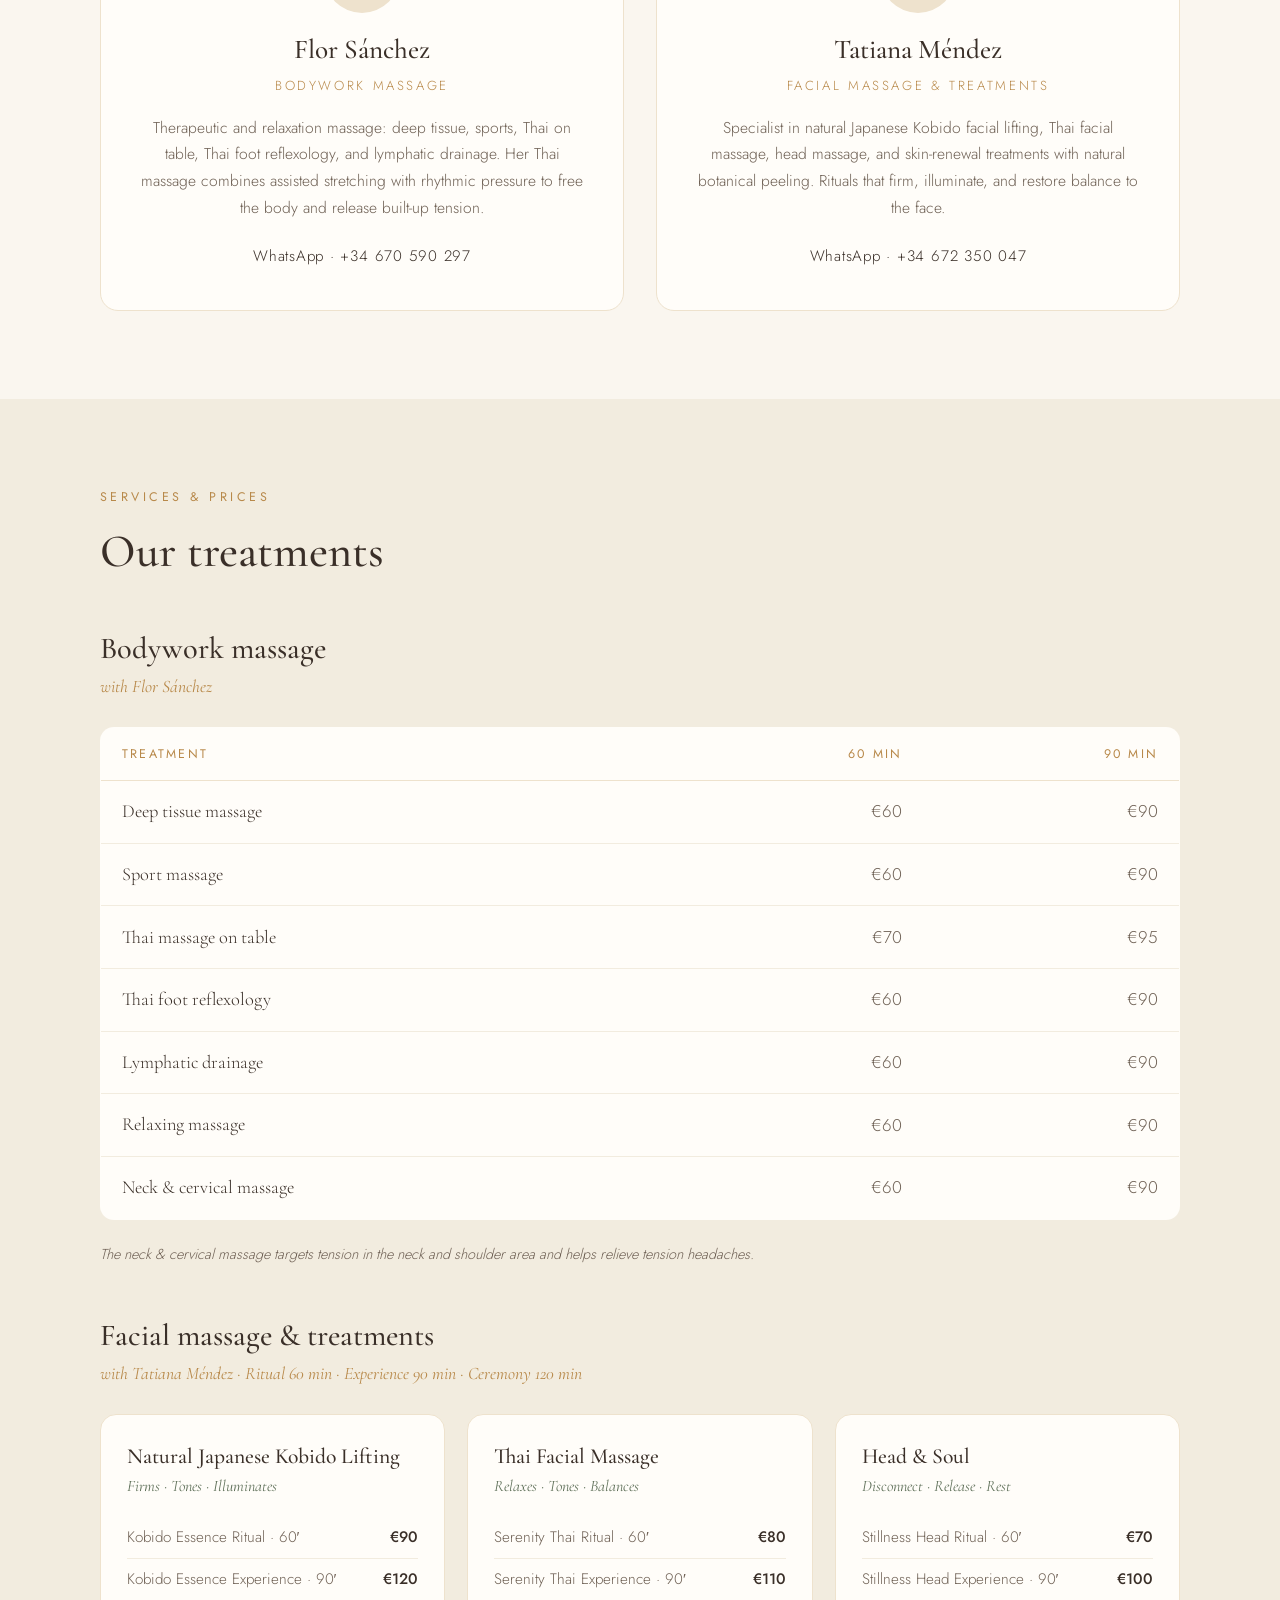
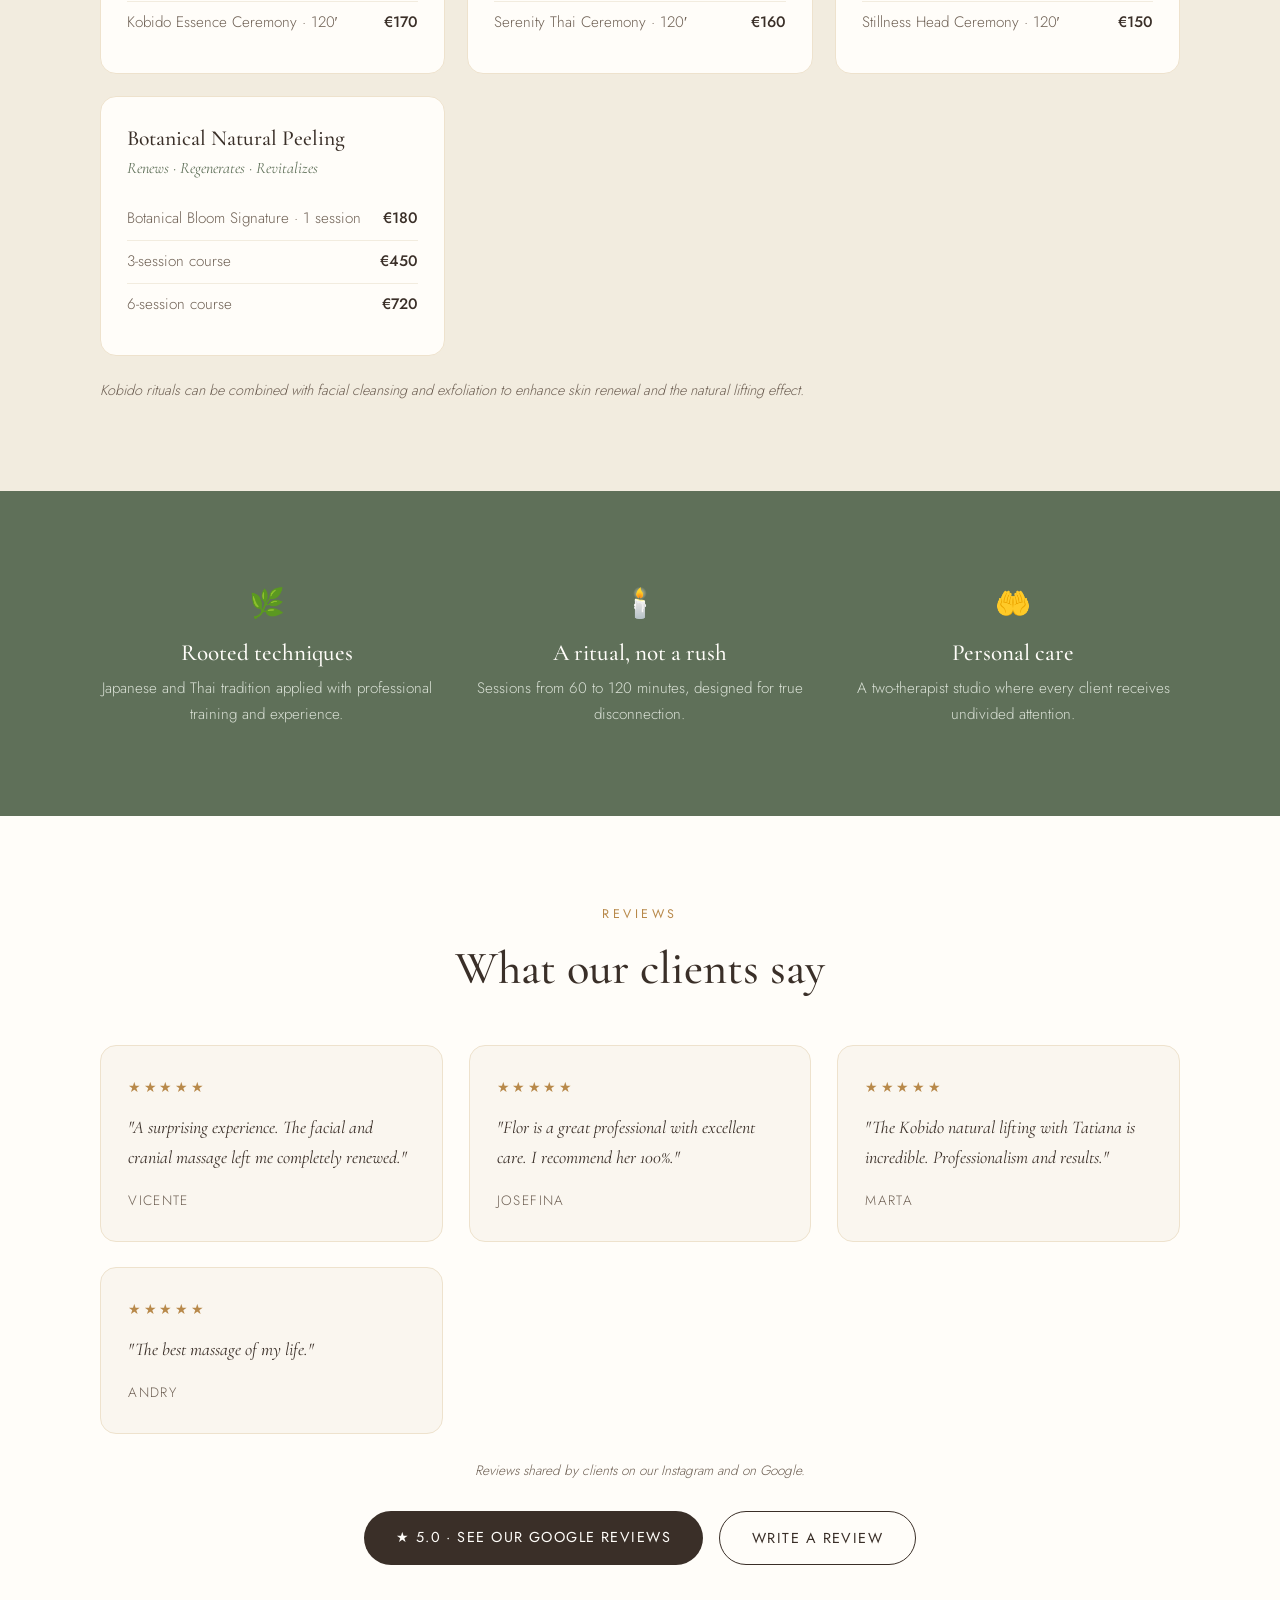
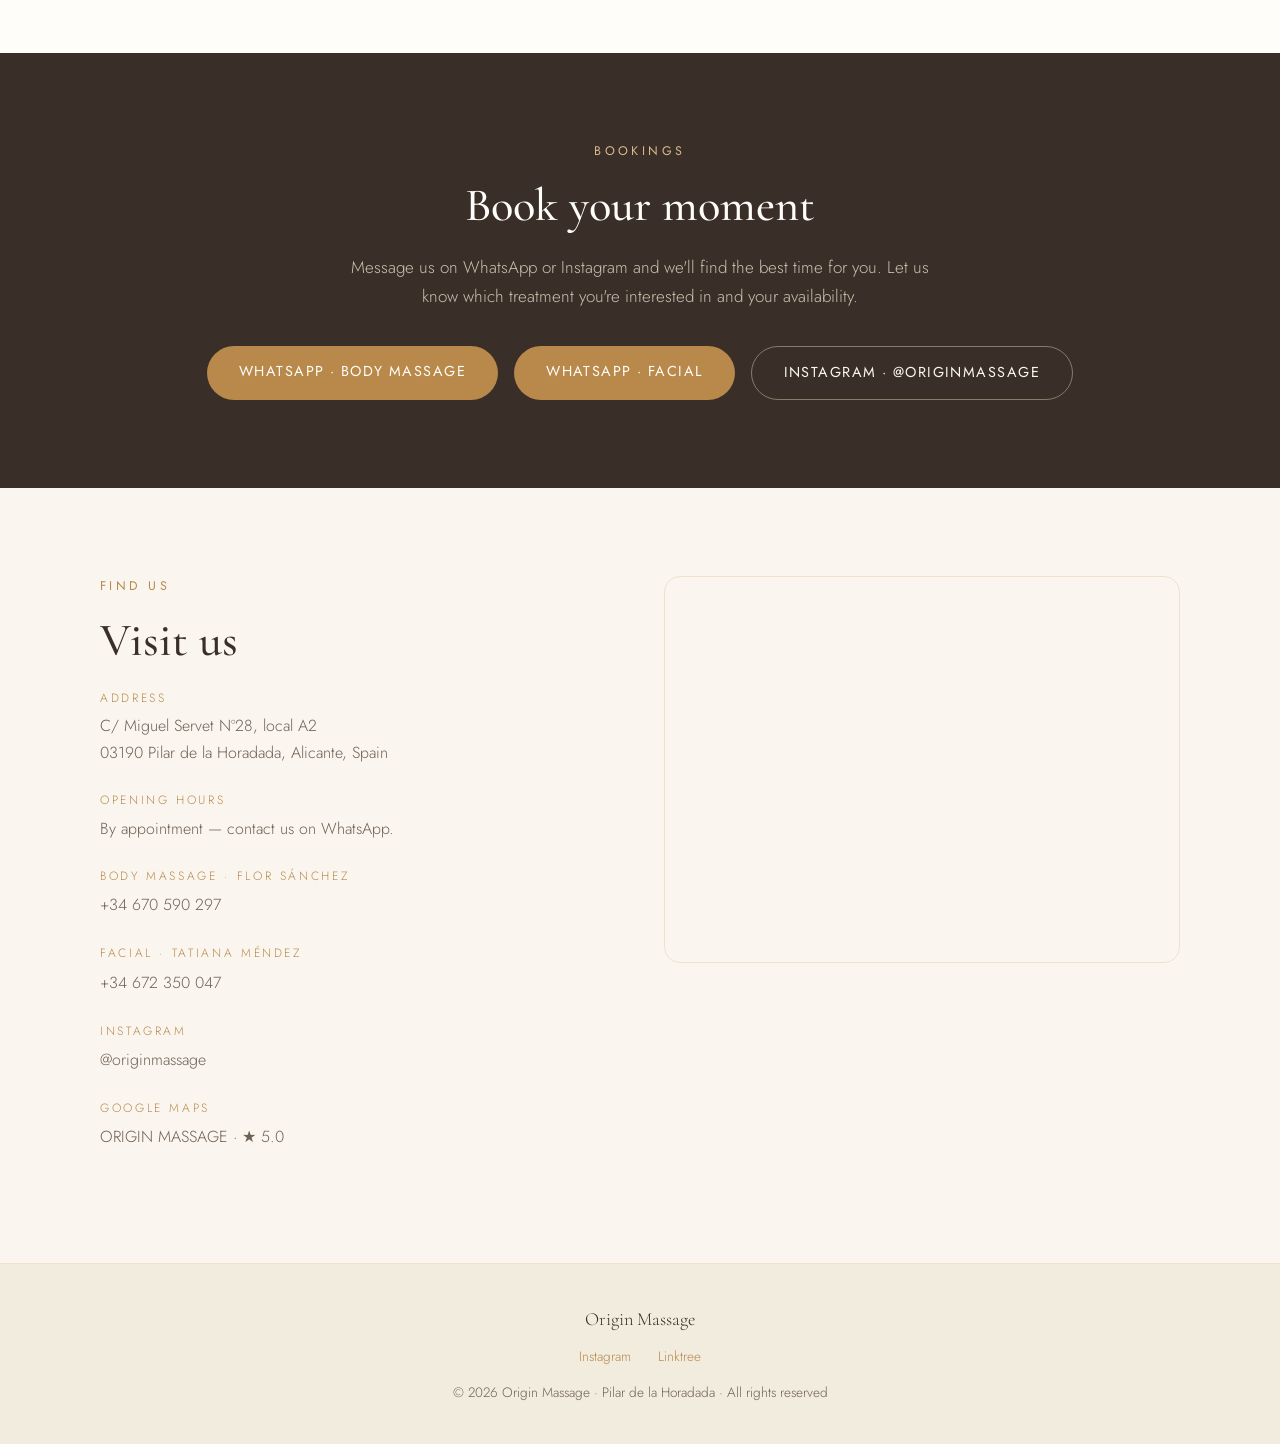
==== commit 28c101c7: "Link Google reviews (5.0 rating) on both pages Adds see-reviews and write-a-review buttons using the" ====
--- a/en/index.html
+++ b/en/index.html
@@ -9,13 +9,12 @@
 <meta property="og:description" content="Therapeutic bodywork and Kobido facial rituals. C/ Miguel Servet 28, Pilar de la Horadada. Book your appointment.">
 <meta property="og:type" content="website">
 <meta property="og:locale" content="en_GB">
-<!-- TODO once the final domain exists: uncomment and replace the domain -->
-<!--
-<link rel="canonical" href="https://www.DOMAIN.es/en/">
-<link rel="alternate" hreflang="es" href="https://www.DOMAIN.es/">
-<link rel="alternate" hreflang="en" href="https://www.DOMAIN.es/en/">
-<link rel="alternate" hreflang="x-default" href="https://www.DOMAIN.es/">
--->
+<meta property="og:url" content="https://originmassage.es/en/">
+<meta property="og:image" content="https://originmassage.es/assets/img/logo.png">
+<link rel="canonical" href="https://originmassage.es/en/">
+<link rel="alternate" hreflang="es" href="https://originmassage.es/">
+<link rel="alternate" hreflang="en" href="https://originmassage.es/en/">
+<link rel="alternate" hreflang="x-default" href="https://originmassage.es/">
 <link rel="preload" href="../assets/fonts/cormorant-var.woff2" as="font" type="font/woff2" crossorigin>
 <link rel="preload" href="../assets/fonts/jost-var.woff2" as="font" type="font/woff2" crossorigin>
 <link rel="stylesheet" href="../assets/css/style.css">
@@ -26,6 +25,9 @@
   "@type": "HealthAndBeautyBusiness",
   "name": "Origin Massage",
   "alternateName": "ORIGIN MASSAGE by Flor Sánchez",
+  "url": "https://originmassage.es/",
+  "image": "https://originmassage.es/assets/img/logo.png",
+  "logo": "https://originmassage.es/assets/img/logo.png",
   "description": "Boutique bodywork and facial-treatment studio in Pilar de la Horadada: Japanese Kobido lifting, Thai massage, deep tissue, lymphatic drainage.",
   "address": {
     "@type": "PostalAddress",
@@ -35,7 +37,8 @@
     "postalCode": "03190",
     "addressCountry": "ES"
   },
-  "geo": { "@type": "GeoCoordinates", "latitude": 37.859, "longitude": -0.788 },
+  "geo": { "@type": "GeoCoordinates", "latitude": 37.85882, "longitude": -0.7877999 },
+  "hasMap": "https://maps.google.com/?cid=11726872775915599812",
   "telephone": ["+34670590297", "+34672350047"],
   "sameAs": [
     "https://www.instagram.com/originmassage/",
@@ -266,7 +269,11 @@
           <cite>Andry</cite>
         </div>
       </div>
-      <p class="src-note">Reviews shared by clients on our Instagram.</p>
+      <p class="src-note">Reviews shared by clients on our Instagram and on Google.</p>
+      <div class="hero-ctas" style="margin-top:1.8rem">
+        <a class="btn btn-solid" href="https://search.google.com/local/reviews?placeid=ChIJMy55xdwPYw0RxPeldqg4vqI" target="_blank" rel="noopener">★ 5.0 · See our Google reviews</a>
+        <a class="btn btn-line" href="https://search.google.com/local/writereview?placeid=ChIJMy55xdwPYw0RxPeldqg4vqI" target="_blank" rel="noopener">Write a review</a>
+      </div>
     </div>
   </section>
 
@@ -314,11 +321,15 @@
           <div class="label">Instagram</div>
           <a href="https://www.instagram.com/originmassage/" target="_blank" rel="noopener">@originmassage</a>
         </div>
+        <div class="contact-item">
+          <div class="label">Google Maps</div>
+          <a href="https://maps.google.com/?cid=11726872775915599812" target="_blank" rel="noopener">ORIGIN MASSAGE · ★ 5.0</a>
+        </div>
       </div>
       <div class="map-frame reveal">
         <iframe
           title="Map — Origin Massage, Pilar de la Horadada"
-          src="https://www.google.com/maps?q=ORIGIN%20MASSAGE%20by%20Flor%20S%C3%A1nchez%2C%20C%2F%20Miguel%20Servet%2028%2C%2003190%20Pilar%20de%20la%20Horadada&ll=37.859,-0.788&z=17&output=embed"
+          src="https://www.google.com/maps?q=ORIGIN%20MASSAGE%20by%20Flor%20S%C3%A1nchez%2C%20C%2F%20Miguel%20Servet%2028%2C%2003190%20Pilar%20de%20la%20Horadada&ll=37.85882,-0.7877999&z=17&output=embed"
           loading="lazy" referrerpolicy="no-referrer-when-downgrade"></iframe>
       </div>
     </div>
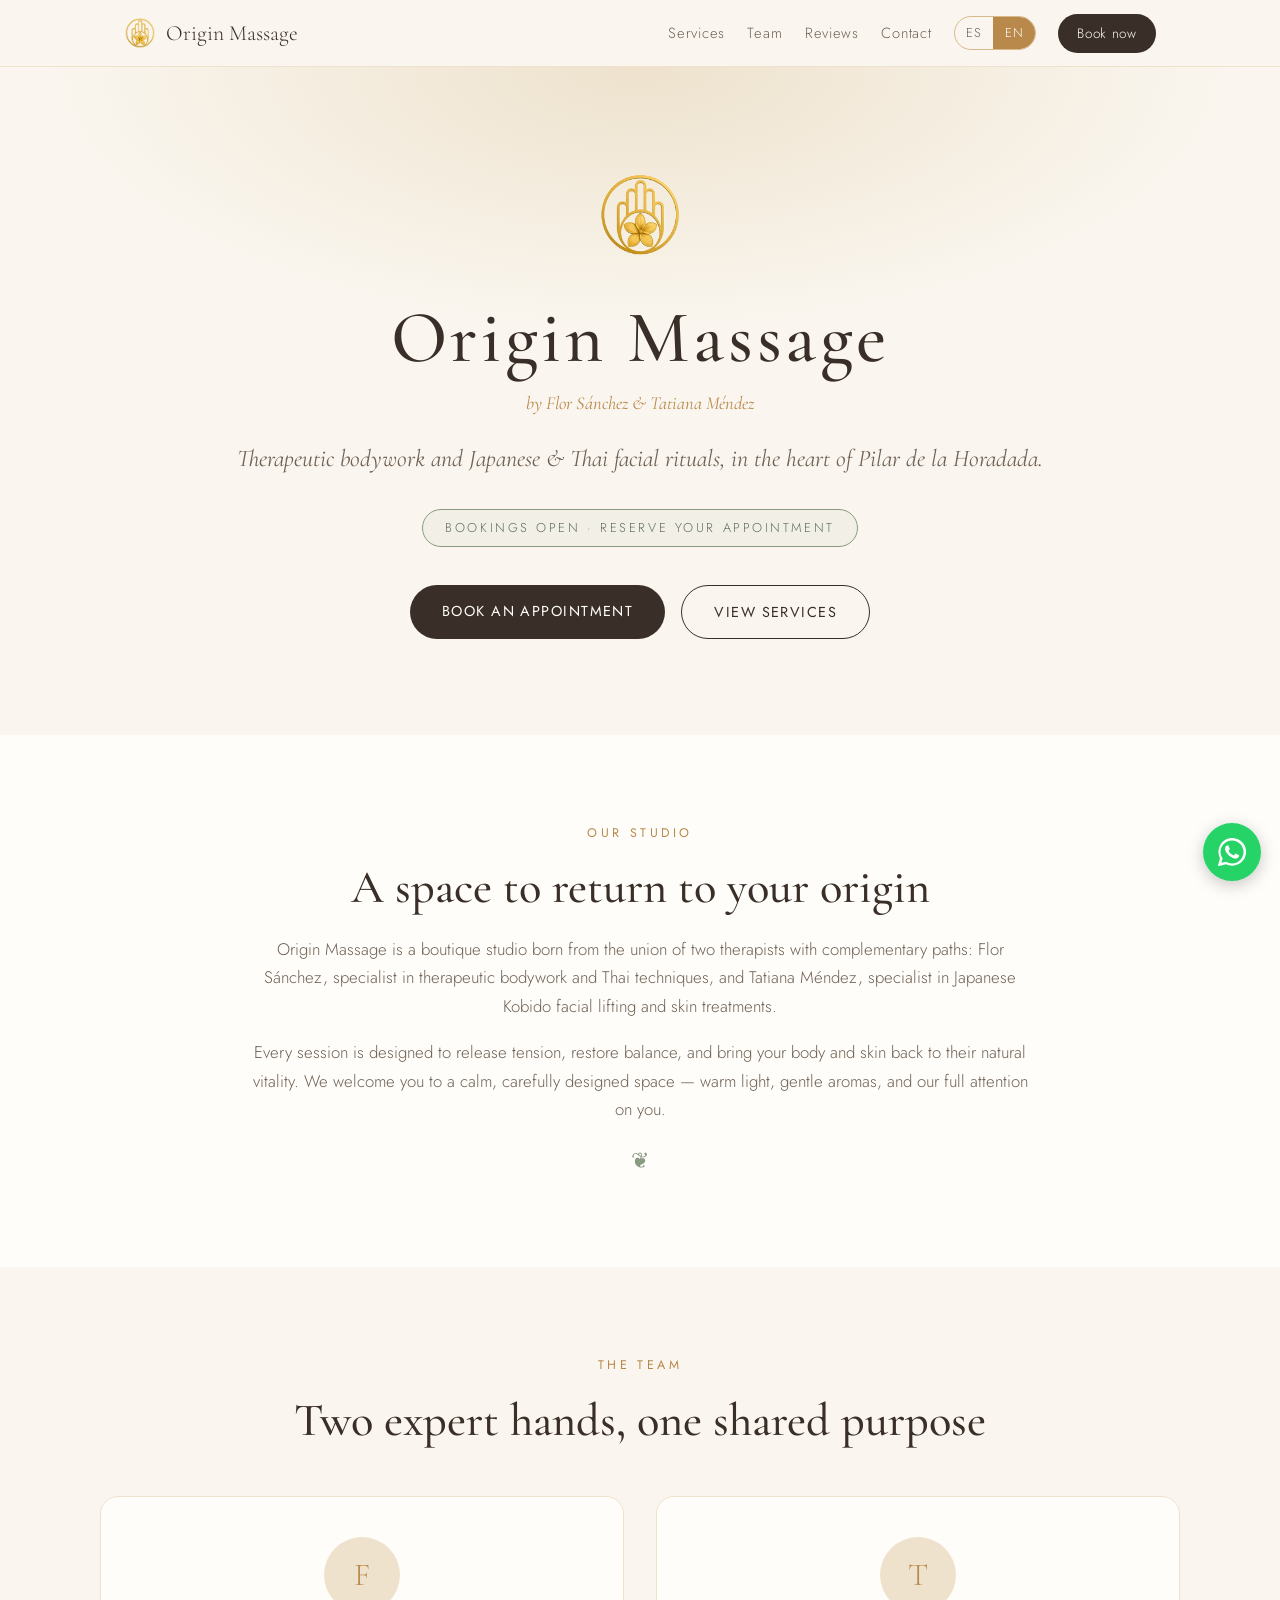
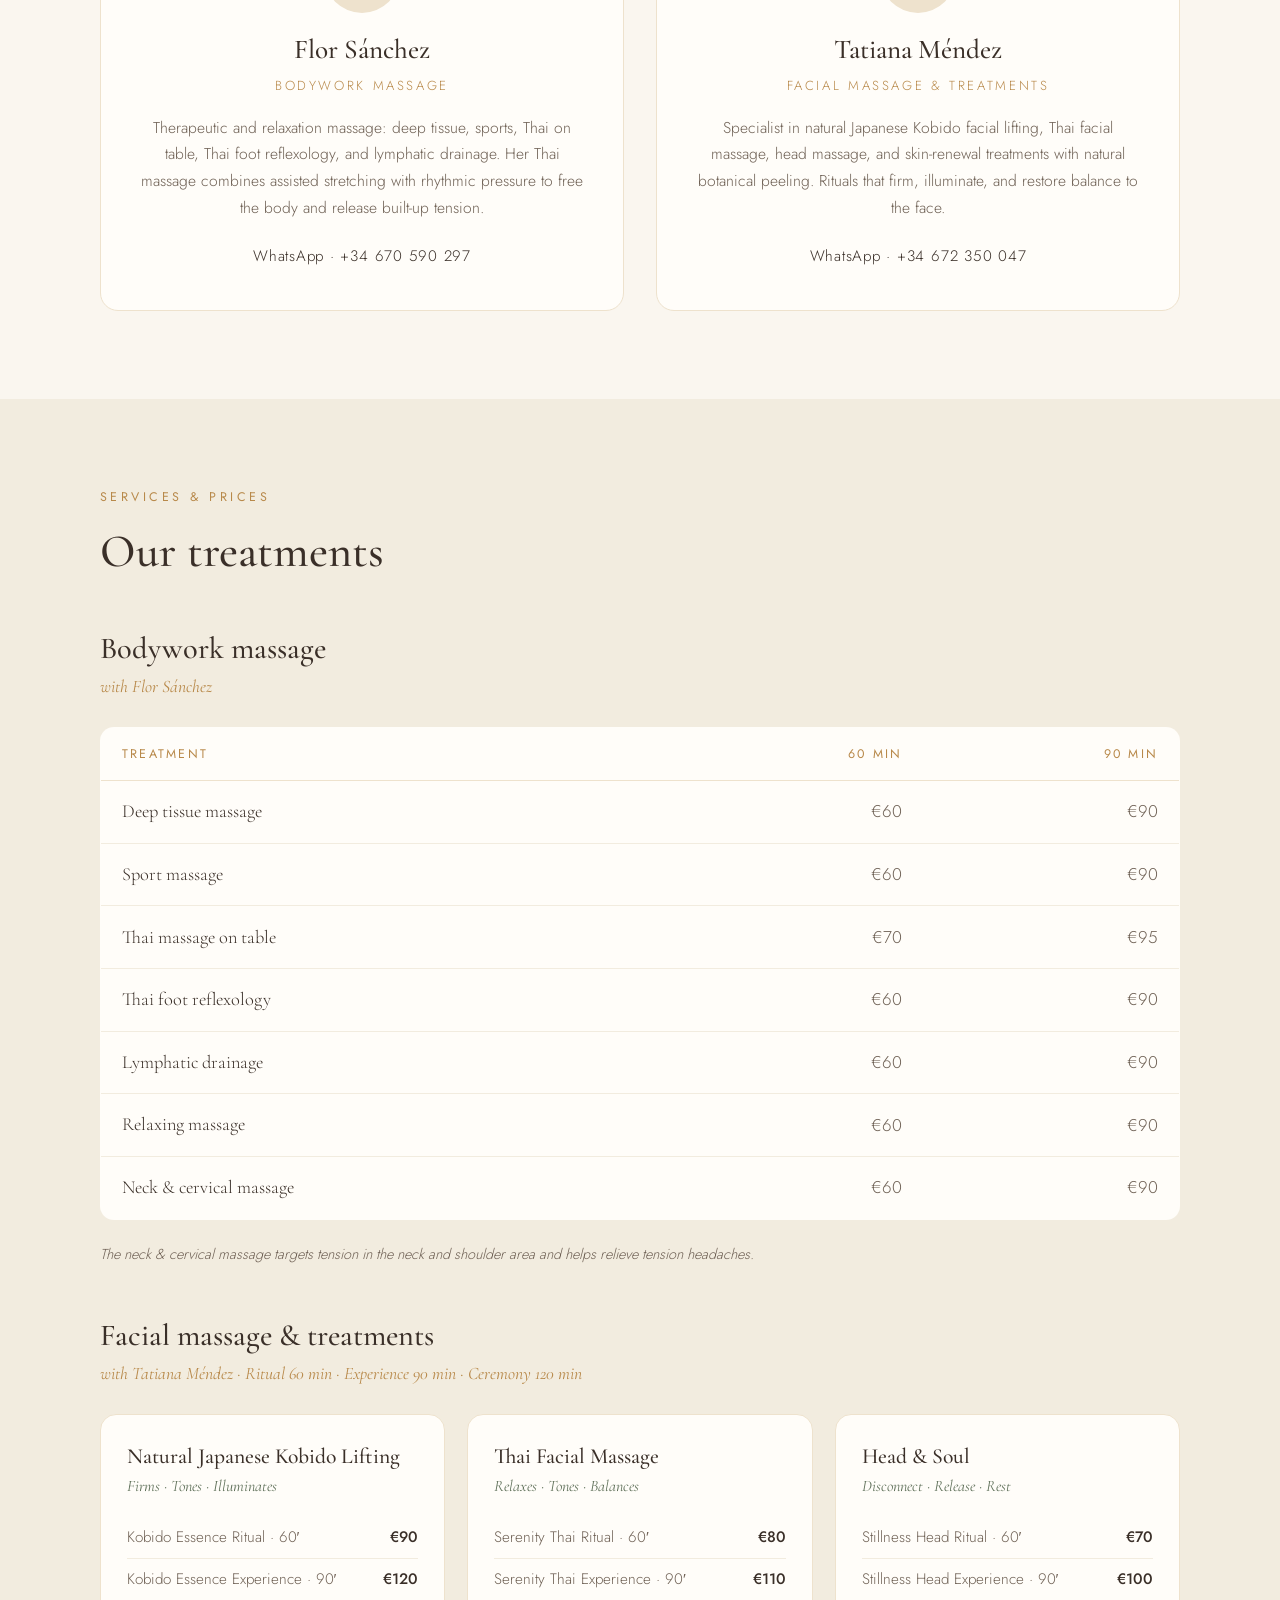
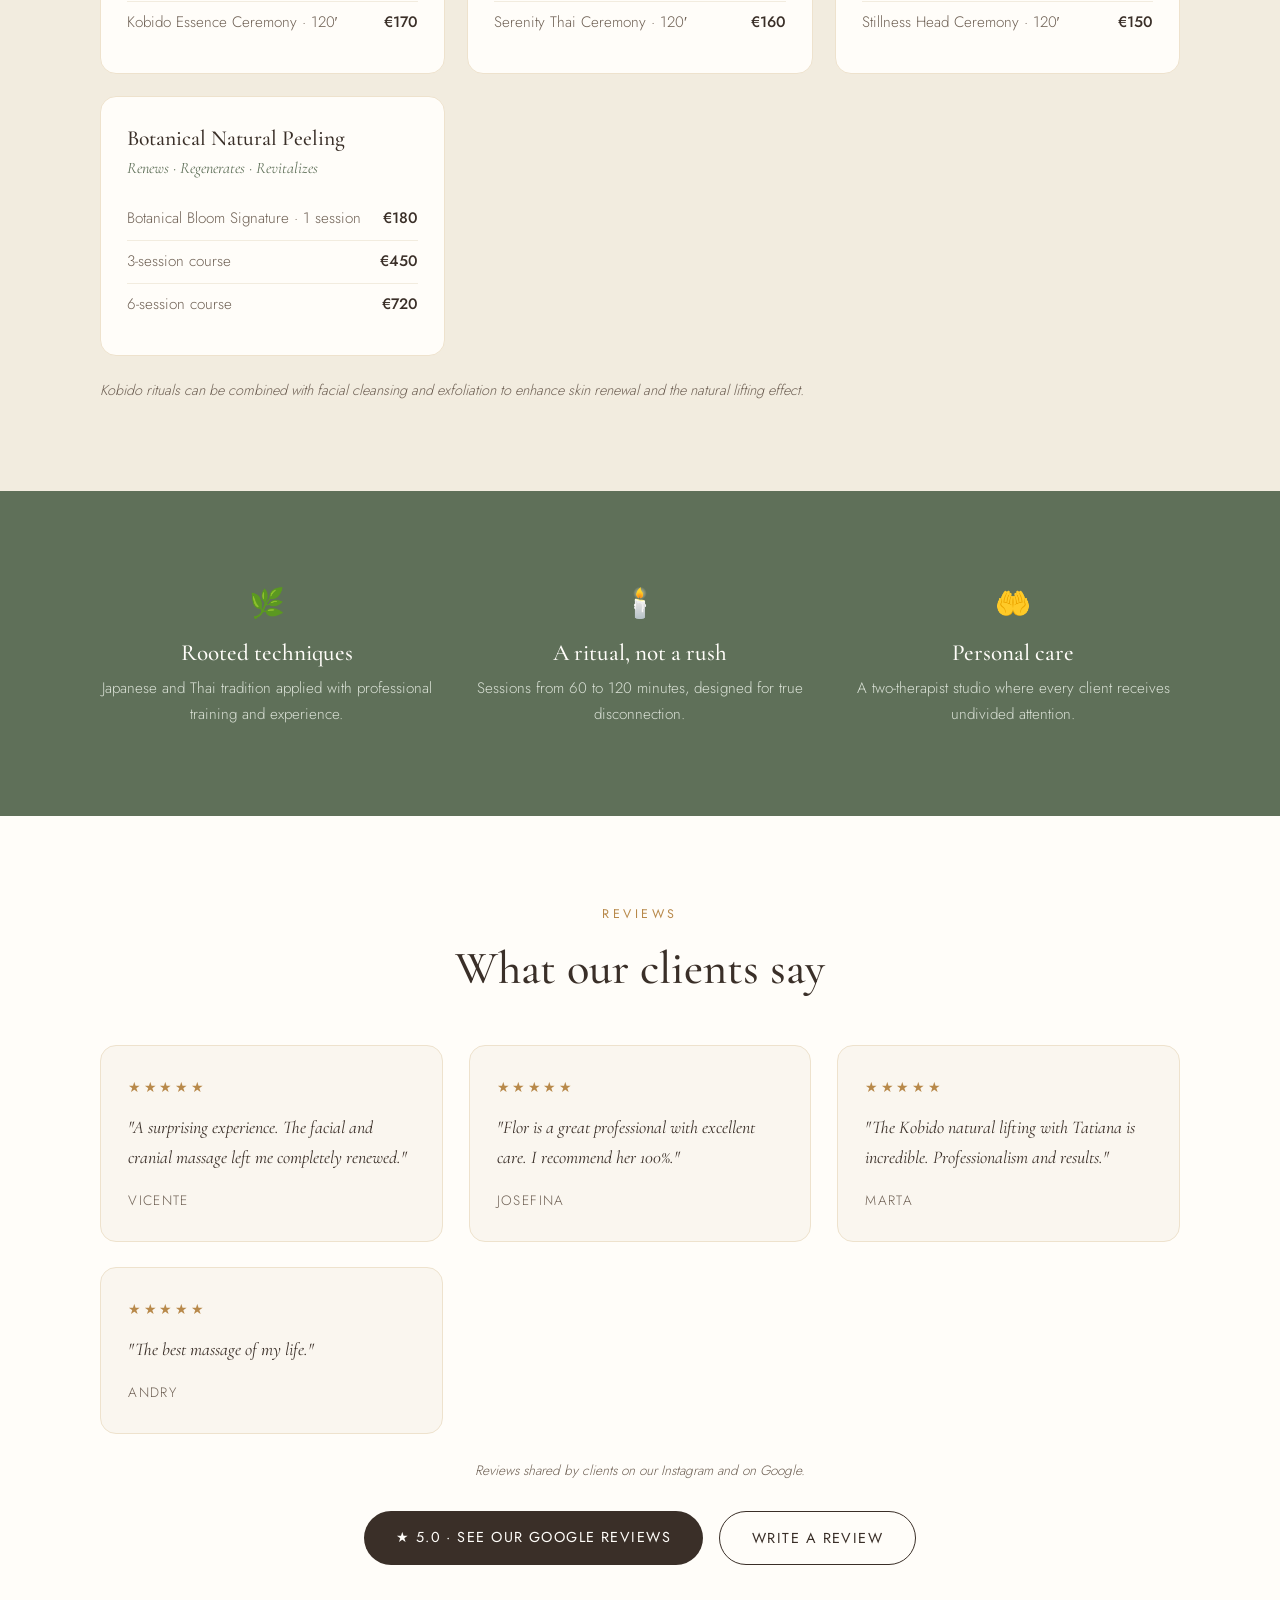
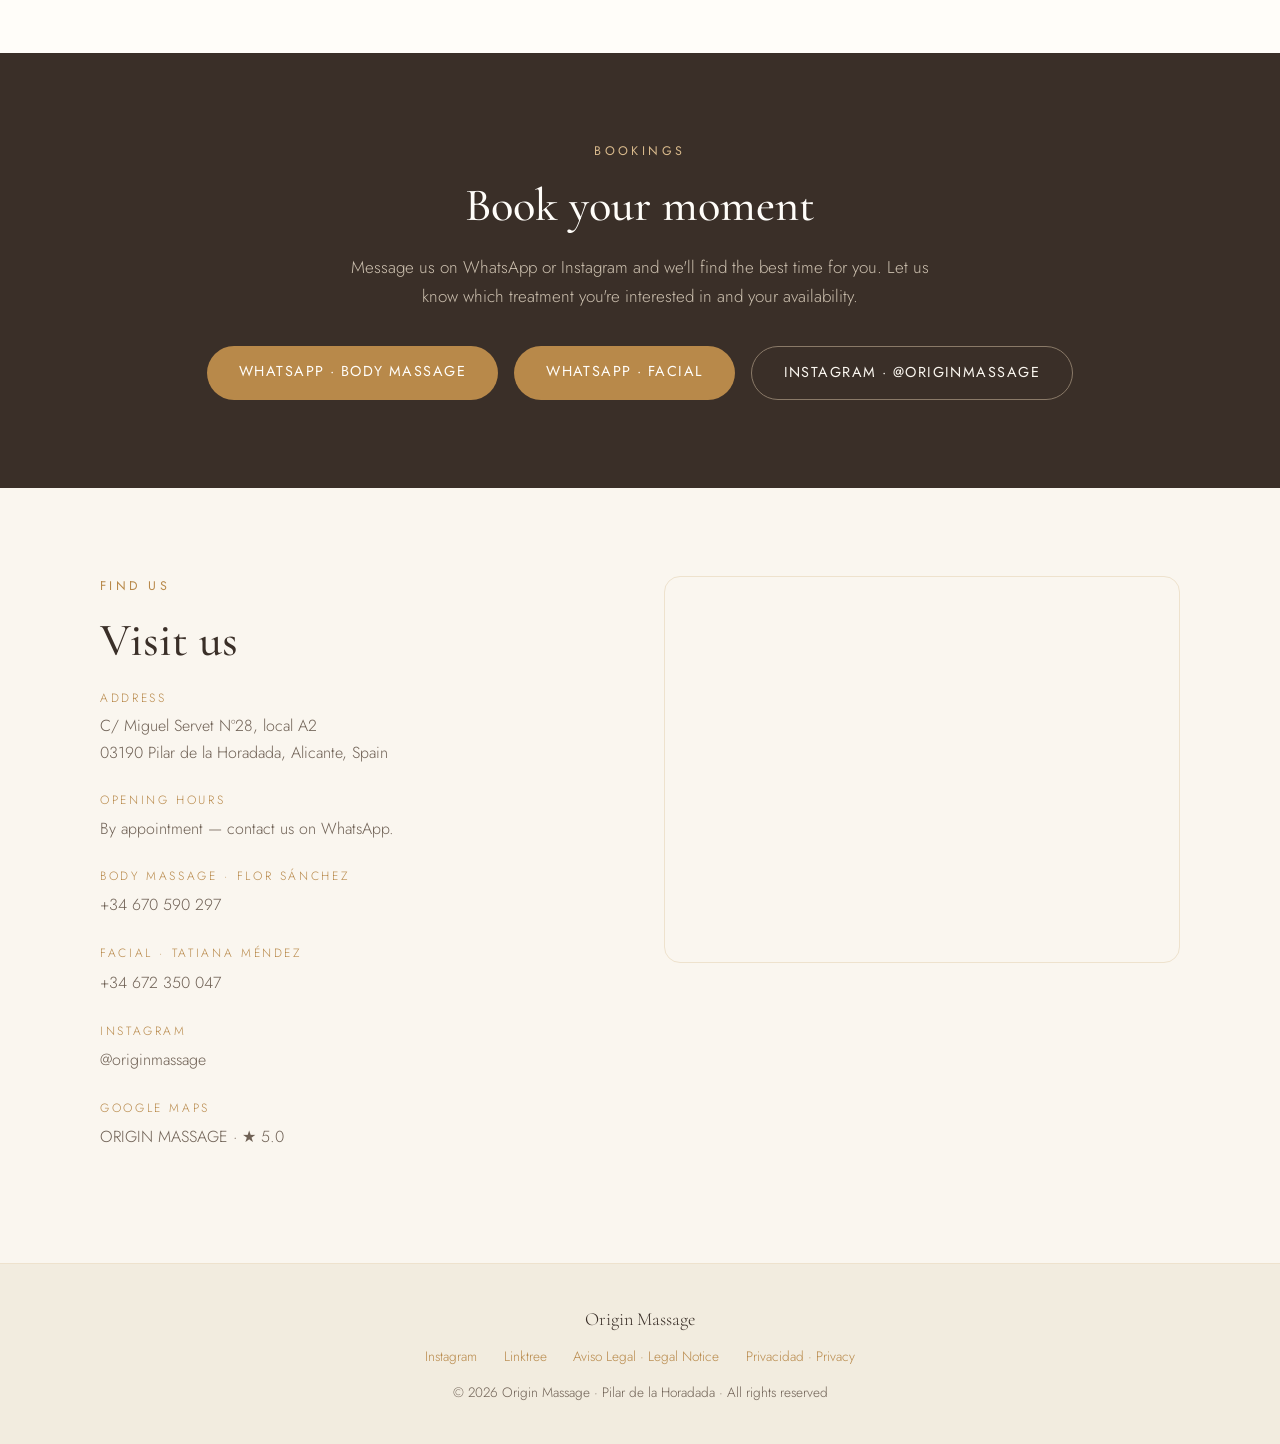
==== commit 17800fe4: "Add Aviso Legal and Política de Privacidad pages (LSSI-CE / RGPD) Spanish legal pages with highlight" ====
--- a/en/index.html
+++ b/en/index.html
@@ -353,6 +353,8 @@
   <div class="foot-links">
     <a href="https://www.instagram.com/originmassage/" target="_blank" rel="noopener">Instagram</a>
     <a href="https://linktr.ee/originmassagepilardelahoradada" target="_blank" rel="noopener">Linktree</a>
+    <a href="../aviso-legal.html">Aviso Legal · Legal Notice</a>
+    <a href="../privacidad.html">Privacidad · Privacy</a>
   </div>
   <div>© 2026 Origin Massage · Pilar de la Horadada · All rights reserved</div>
 </footer>
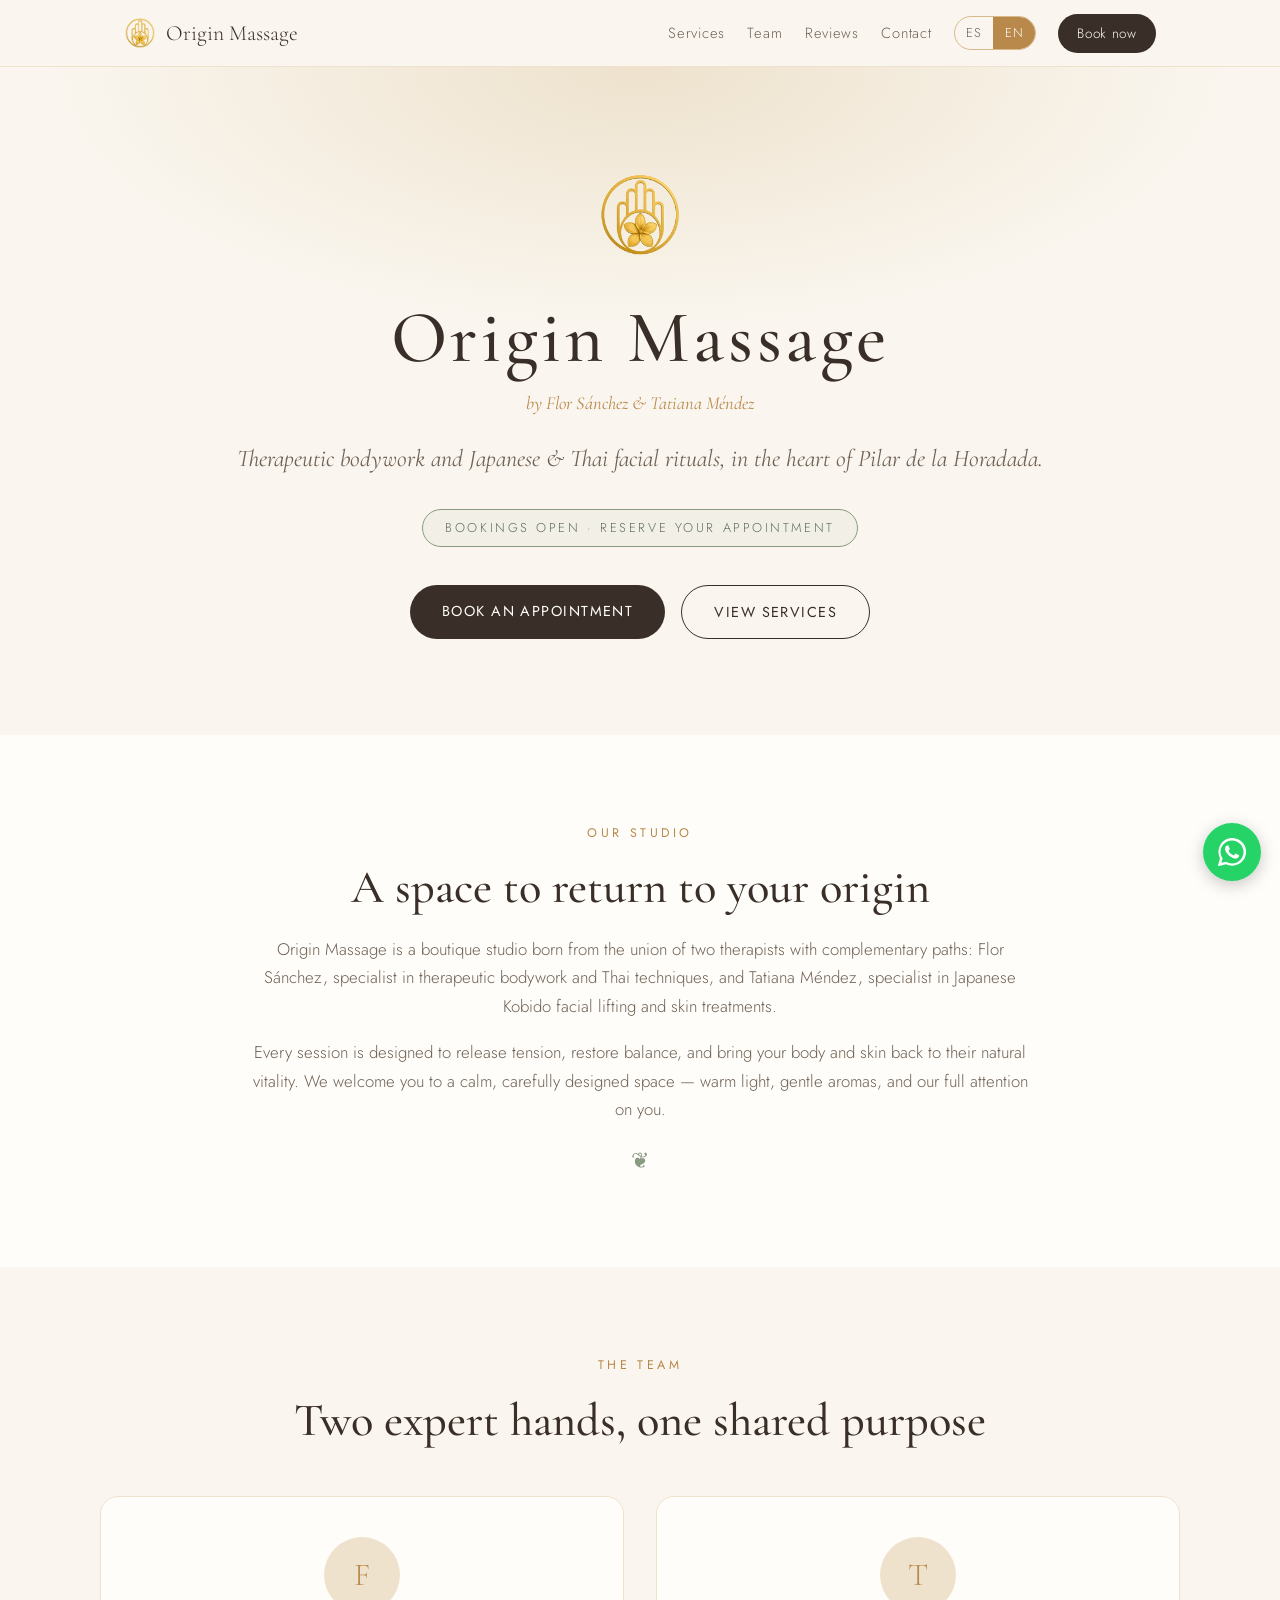
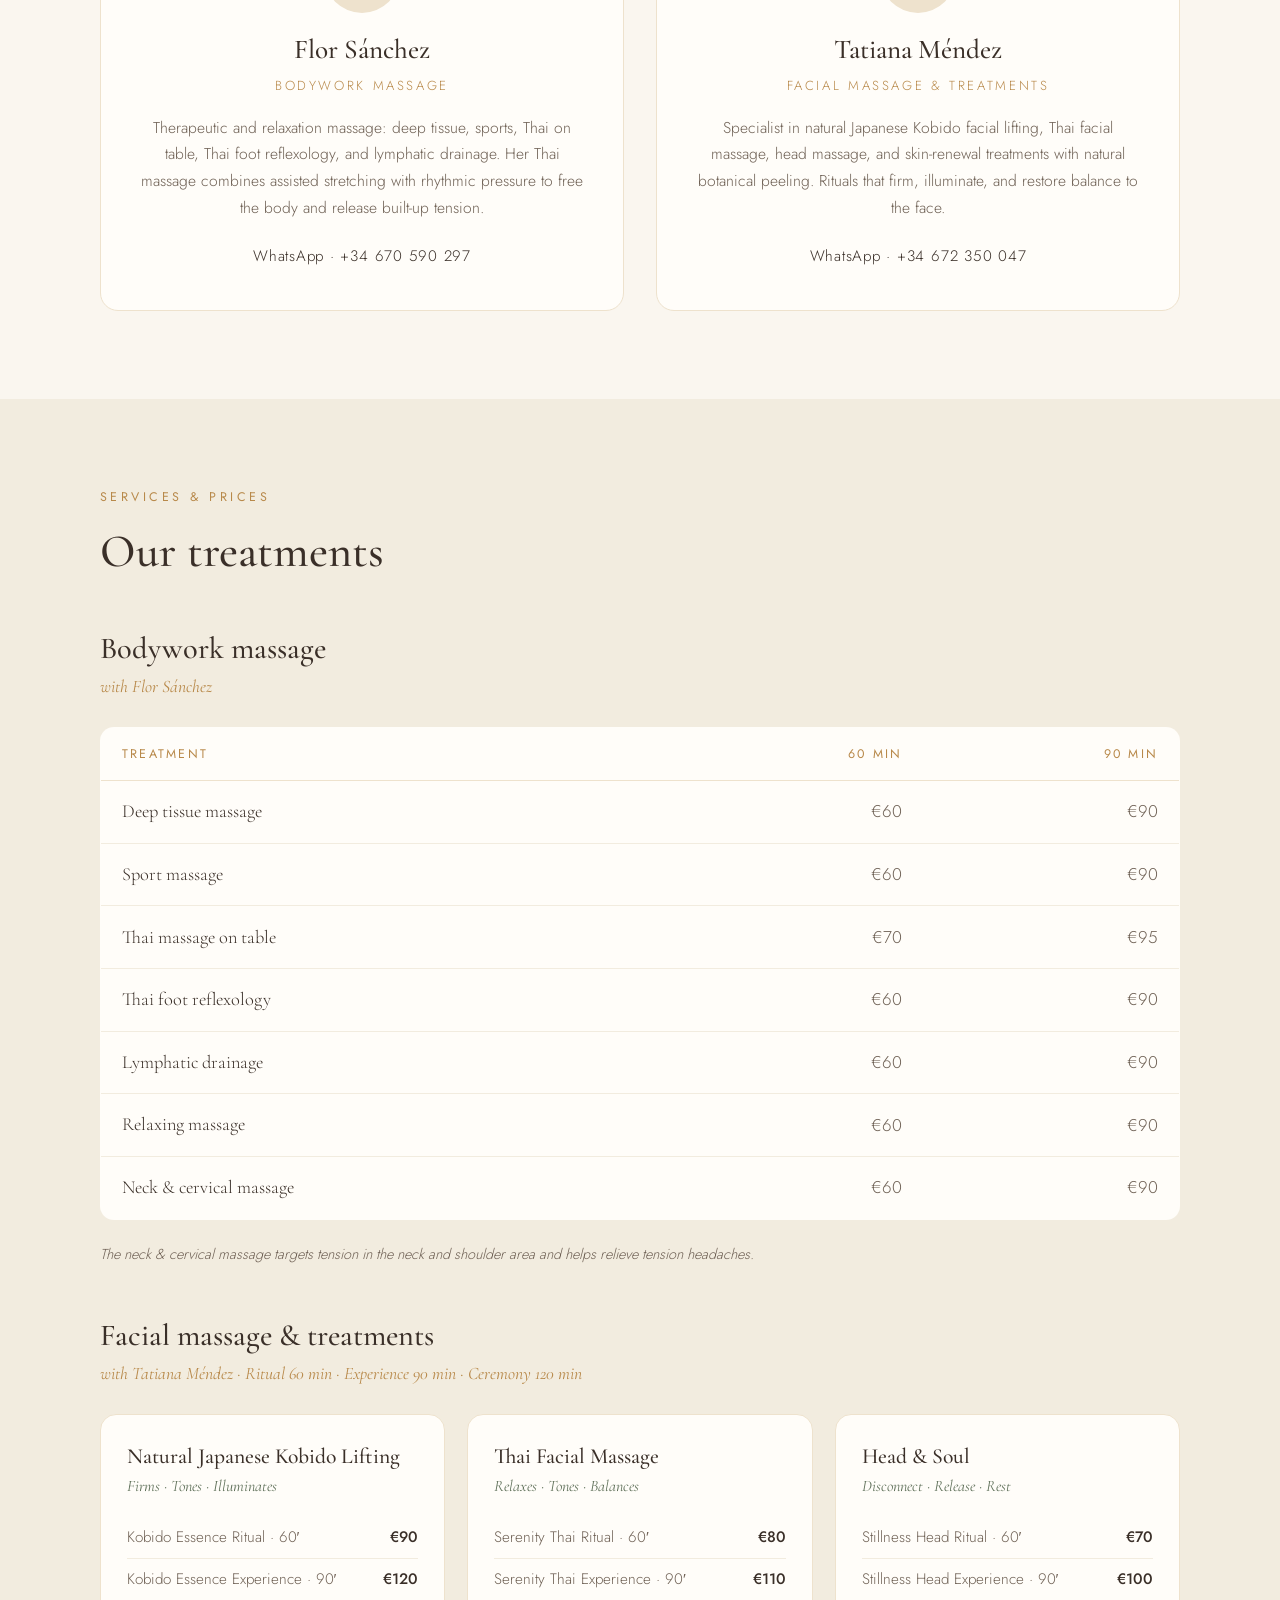
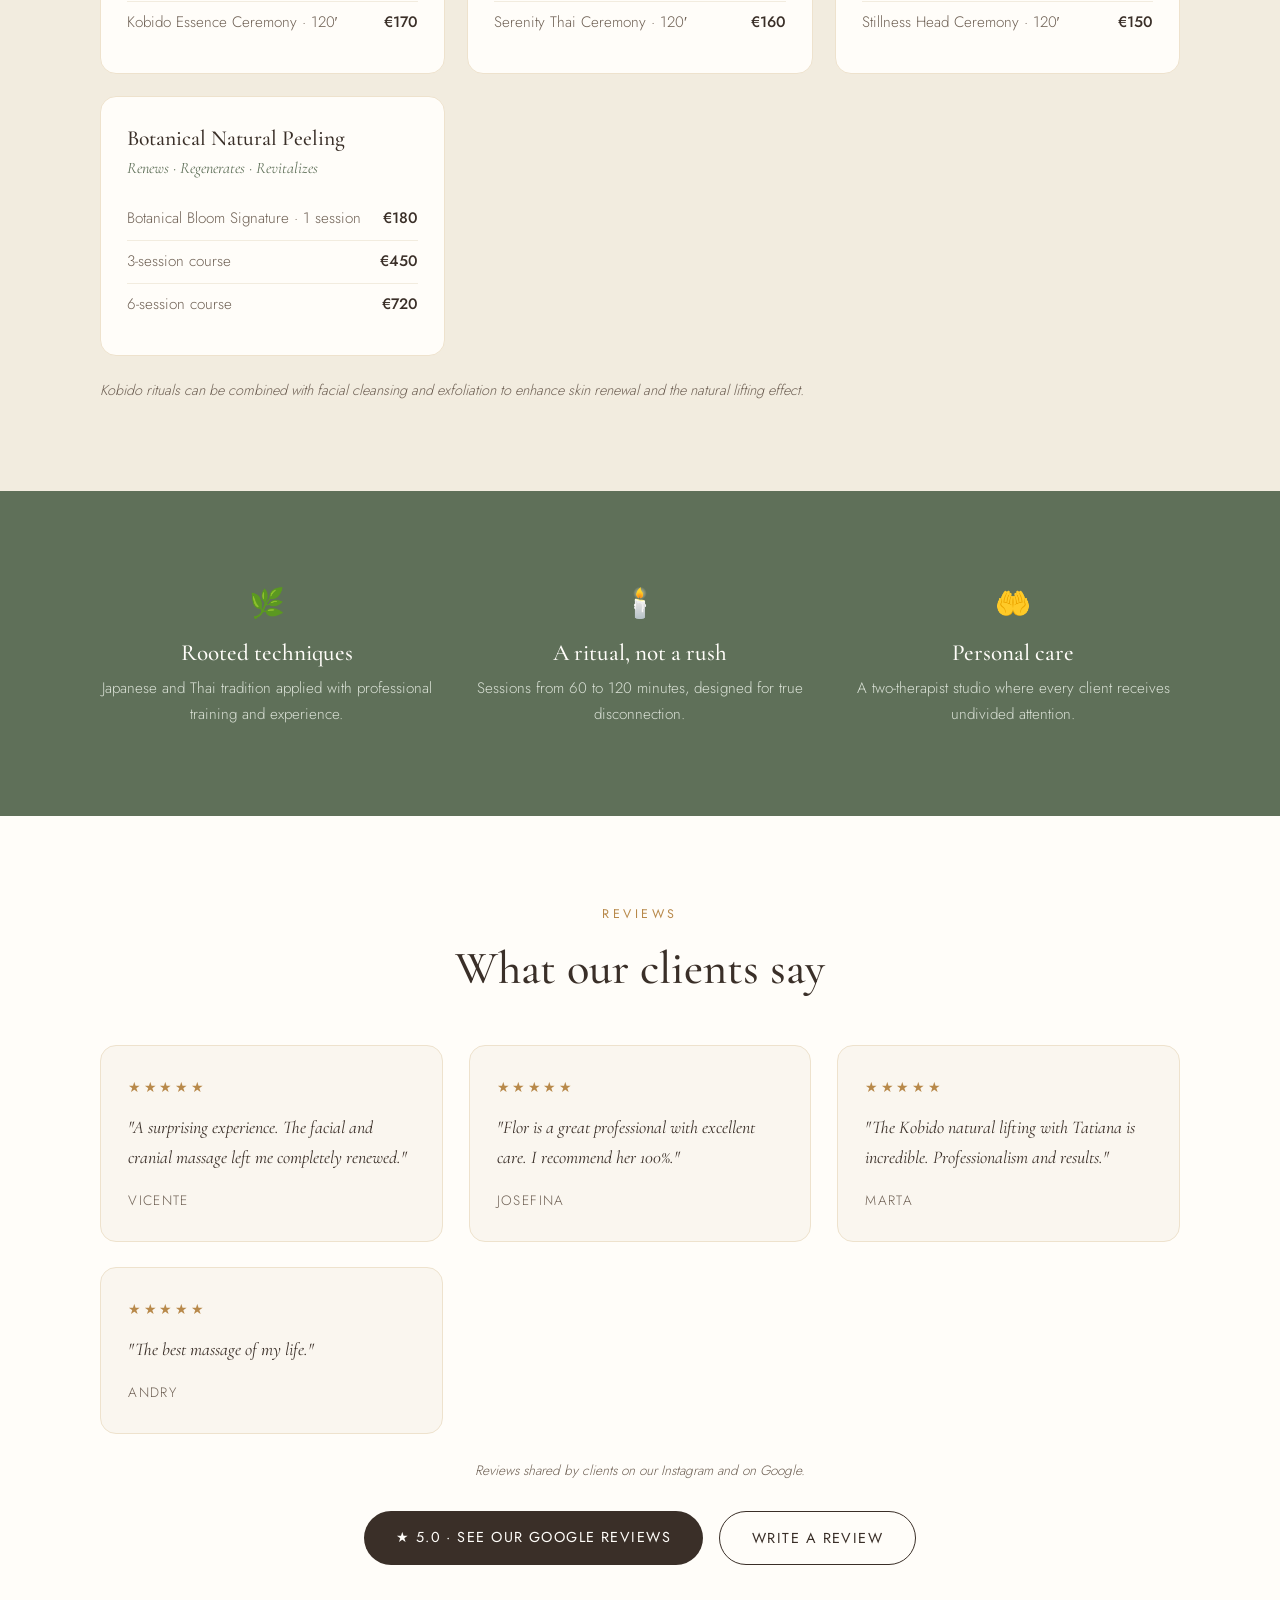
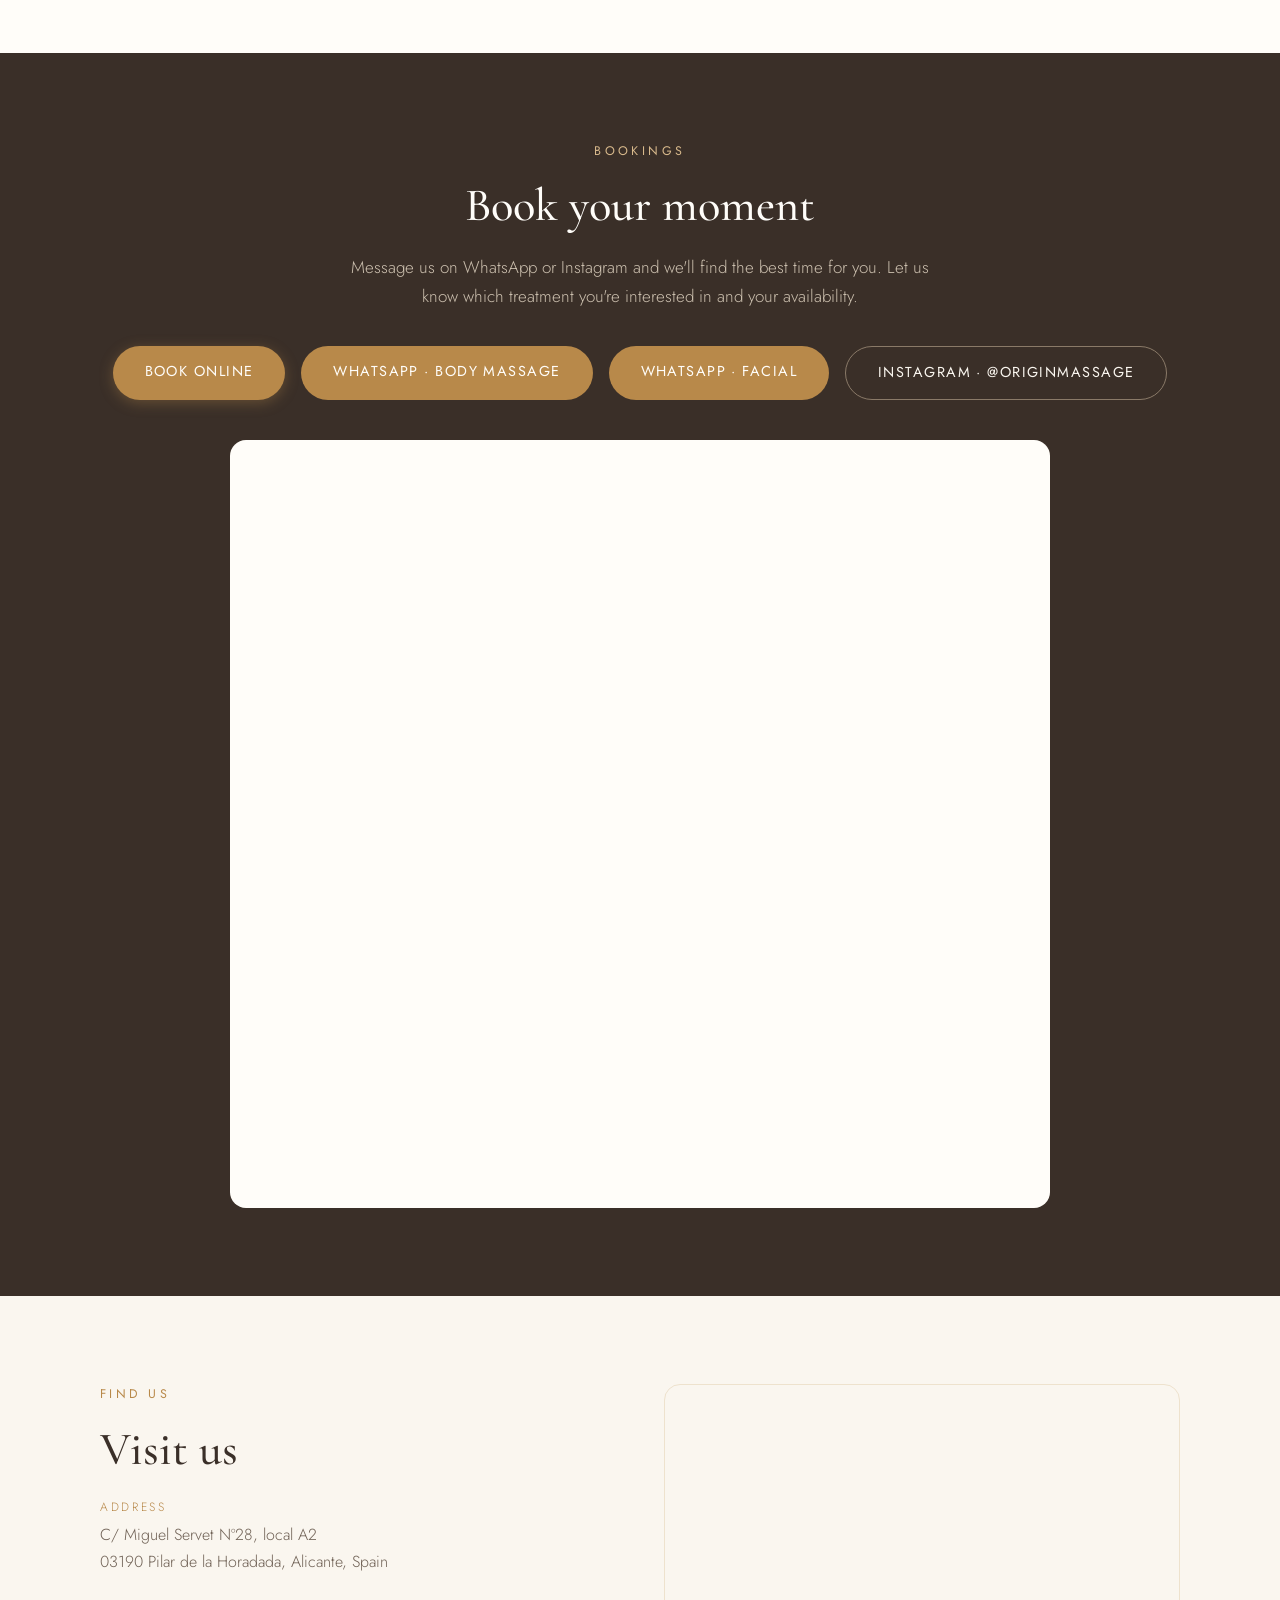
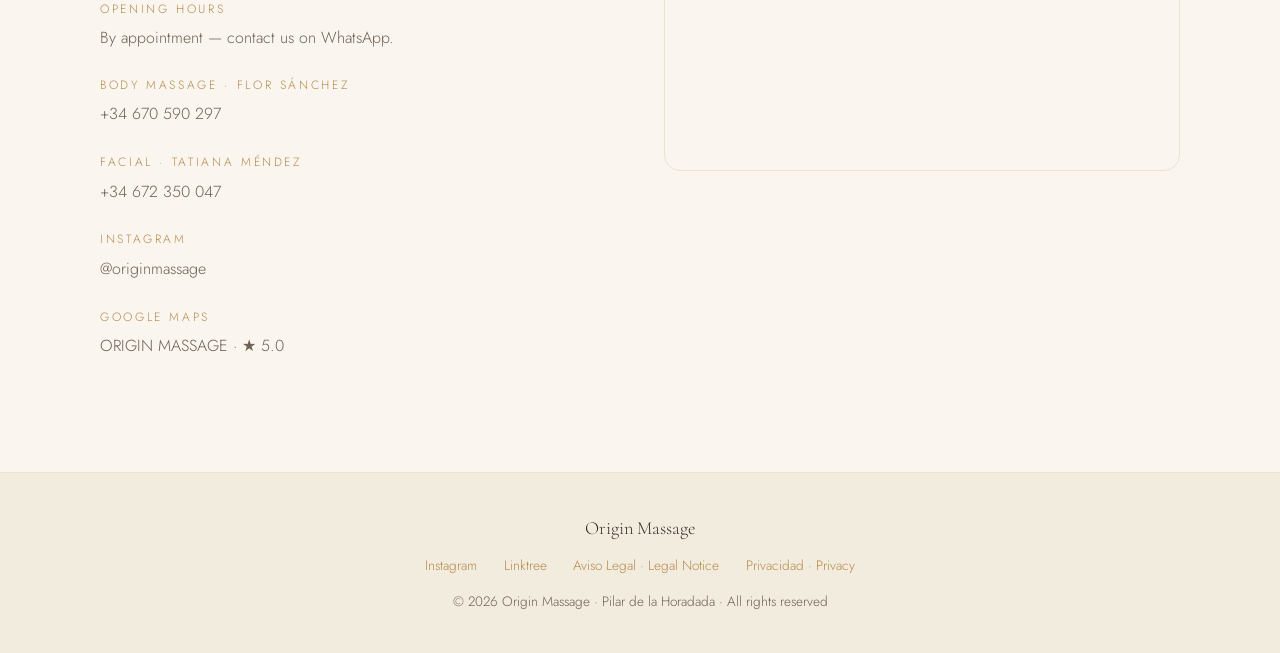
==== commit fdf785a7: "Activate cita.online booking embed on both pages Booking section now embeds /origin-massage/booking?" ====
--- a/en/index.html
+++ b/en/index.html
@@ -284,13 +284,16 @@
       <h2 class="section-title">Book your moment</h2>
       <p>Message us on WhatsApp or Instagram and we'll find the best time for you. Let us know which treatment you're interested in and your availability.</p>
       <div class="hero-ctas">
-        <!-- TODO: once the studio receives its cita.online link, replace
-             BOOKING_URL with the real link and uncomment this button (also in ../index.html):
-        <a class="btn btn-gold" href="BOOKING_URL" target="_blank" rel="noopener">Book online</a>
-        -->
+        <a class="btn btn-gold" href="https://cita.online/origin-massage/booking" target="_blank" rel="noopener">Book online</a>
         <a class="btn btn-solid" href="https://wa.me/34670590297?text=Hi%2C%20I%27d%20like%20to%20book%20a%20body%20massage." target="_blank" rel="noopener">WhatsApp · Body massage</a>
         <a class="btn btn-solid" href="https://wa.me/34672350047?text=Hi%2C%20I%27d%20like%20to%20book%20a%20facial%20treatment." target="_blank" rel="noopener">WhatsApp · Facial</a>
         <a class="btn btn-line" href="https://www.instagram.com/originmassage/" target="_blank" rel="noopener">Instagram · @originmassage</a>
+      </div>
+      <div style="max-width:820px;margin:2.5rem auto 0;border-radius:16px;overflow:hidden;background:#fffdf9">
+        <iframe src="https://cita.online/origin-massage/booking?embed=1"
+                title="Book an appointment online"
+                style="width:100%;min-height:760px;border:0"
+                loading="lazy"></iframe>
       </div>
     </div>
   </section>
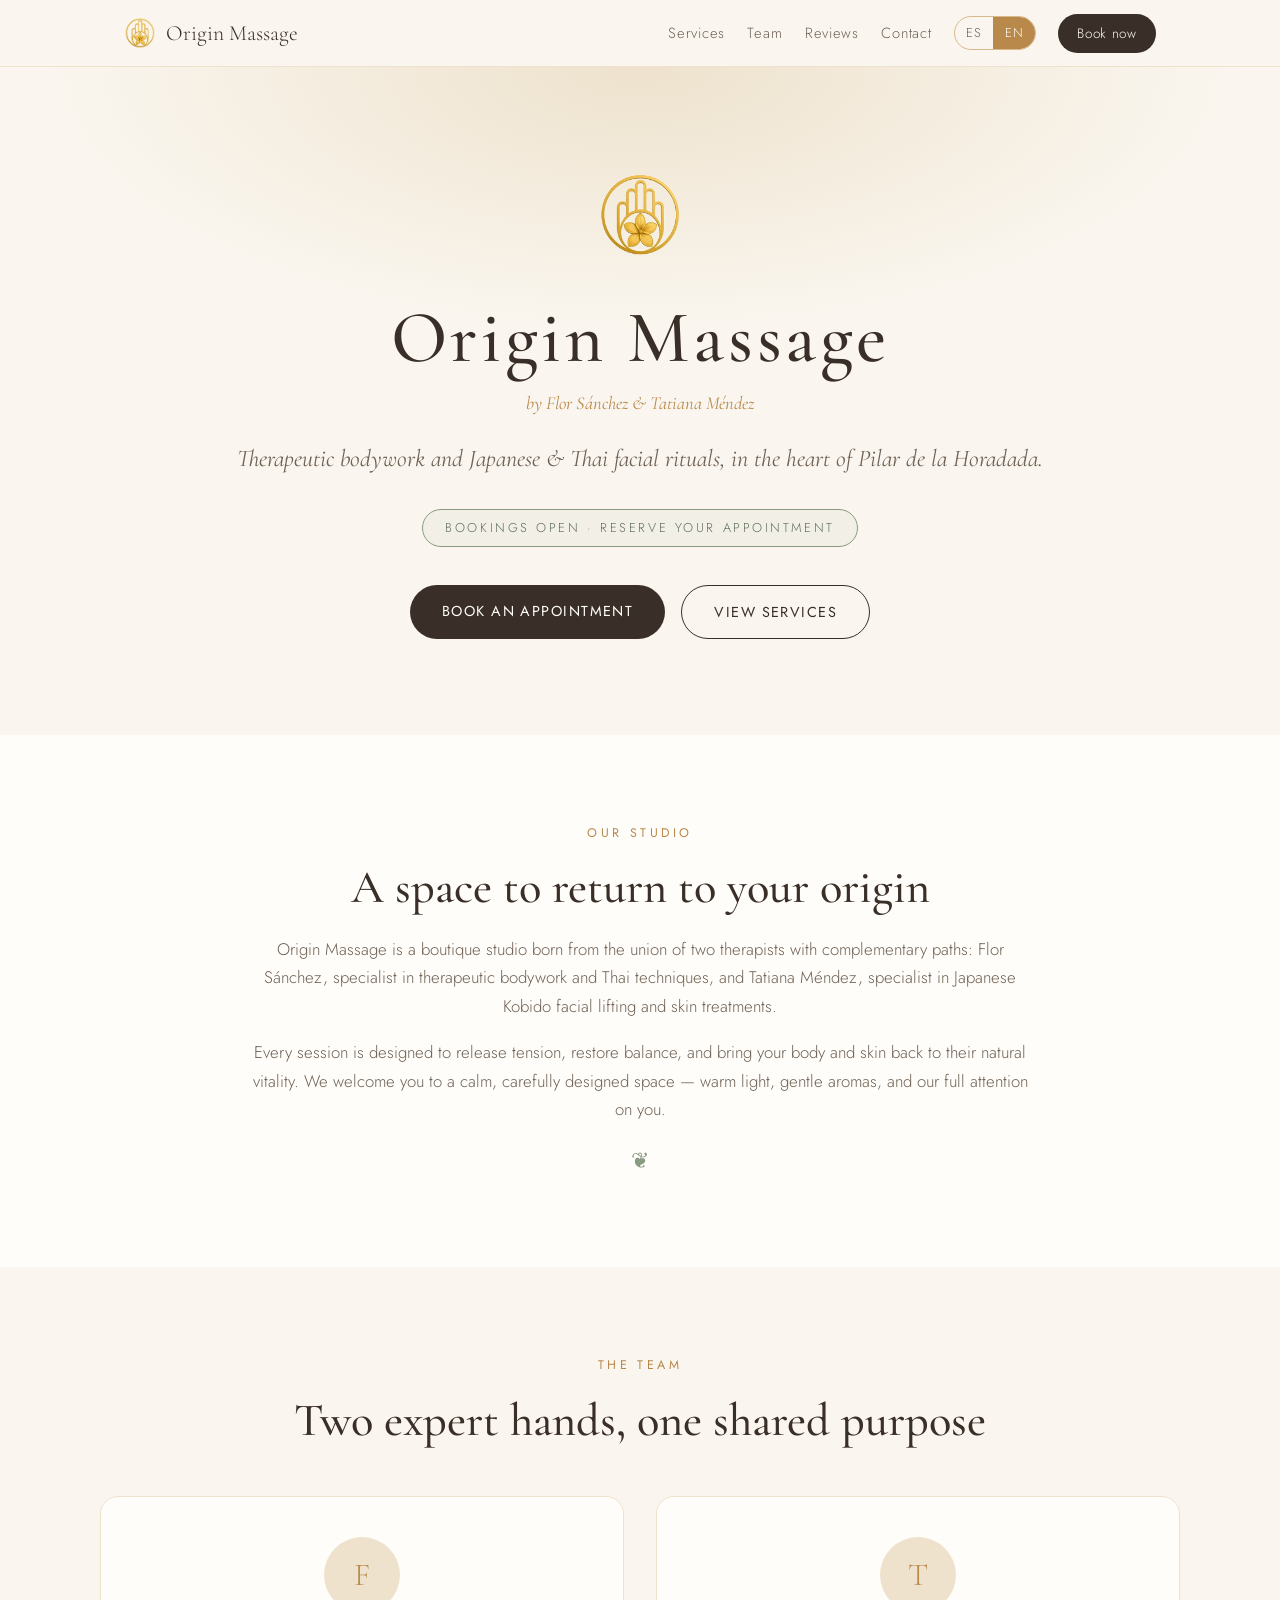
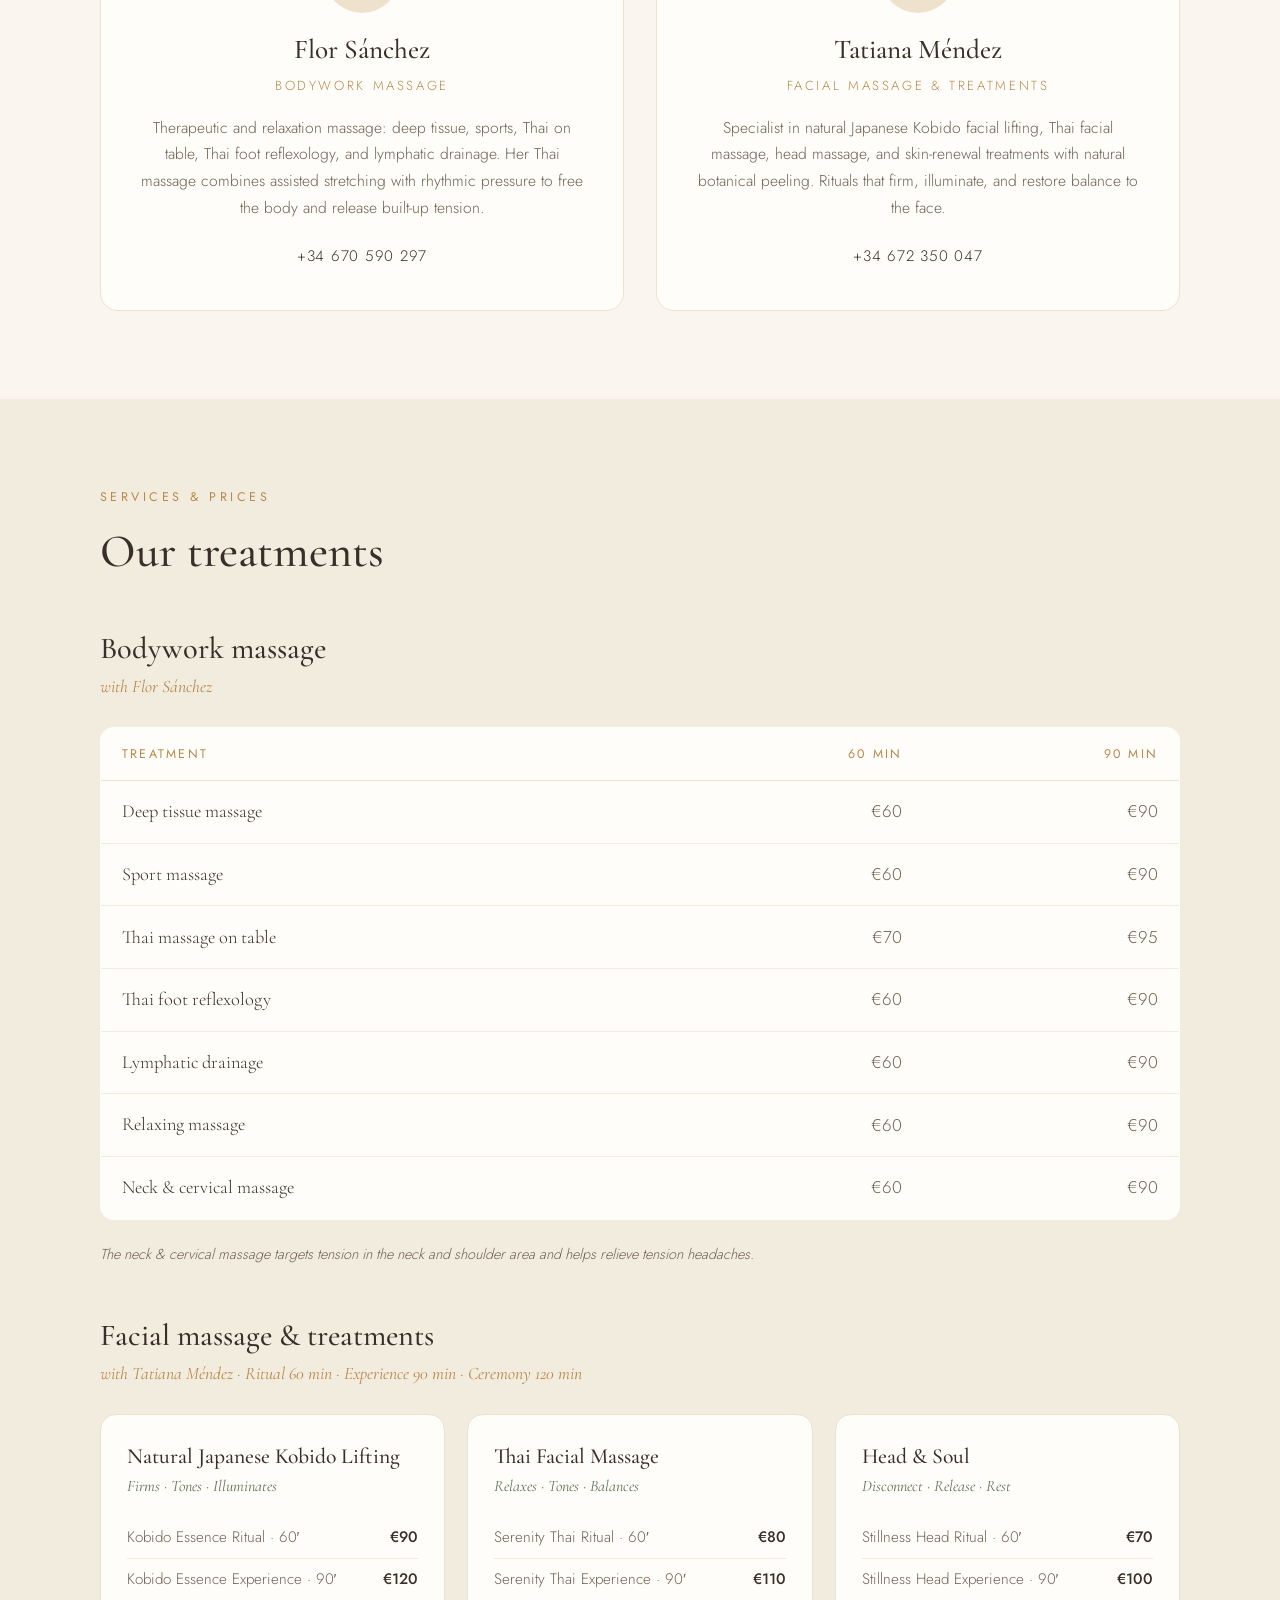
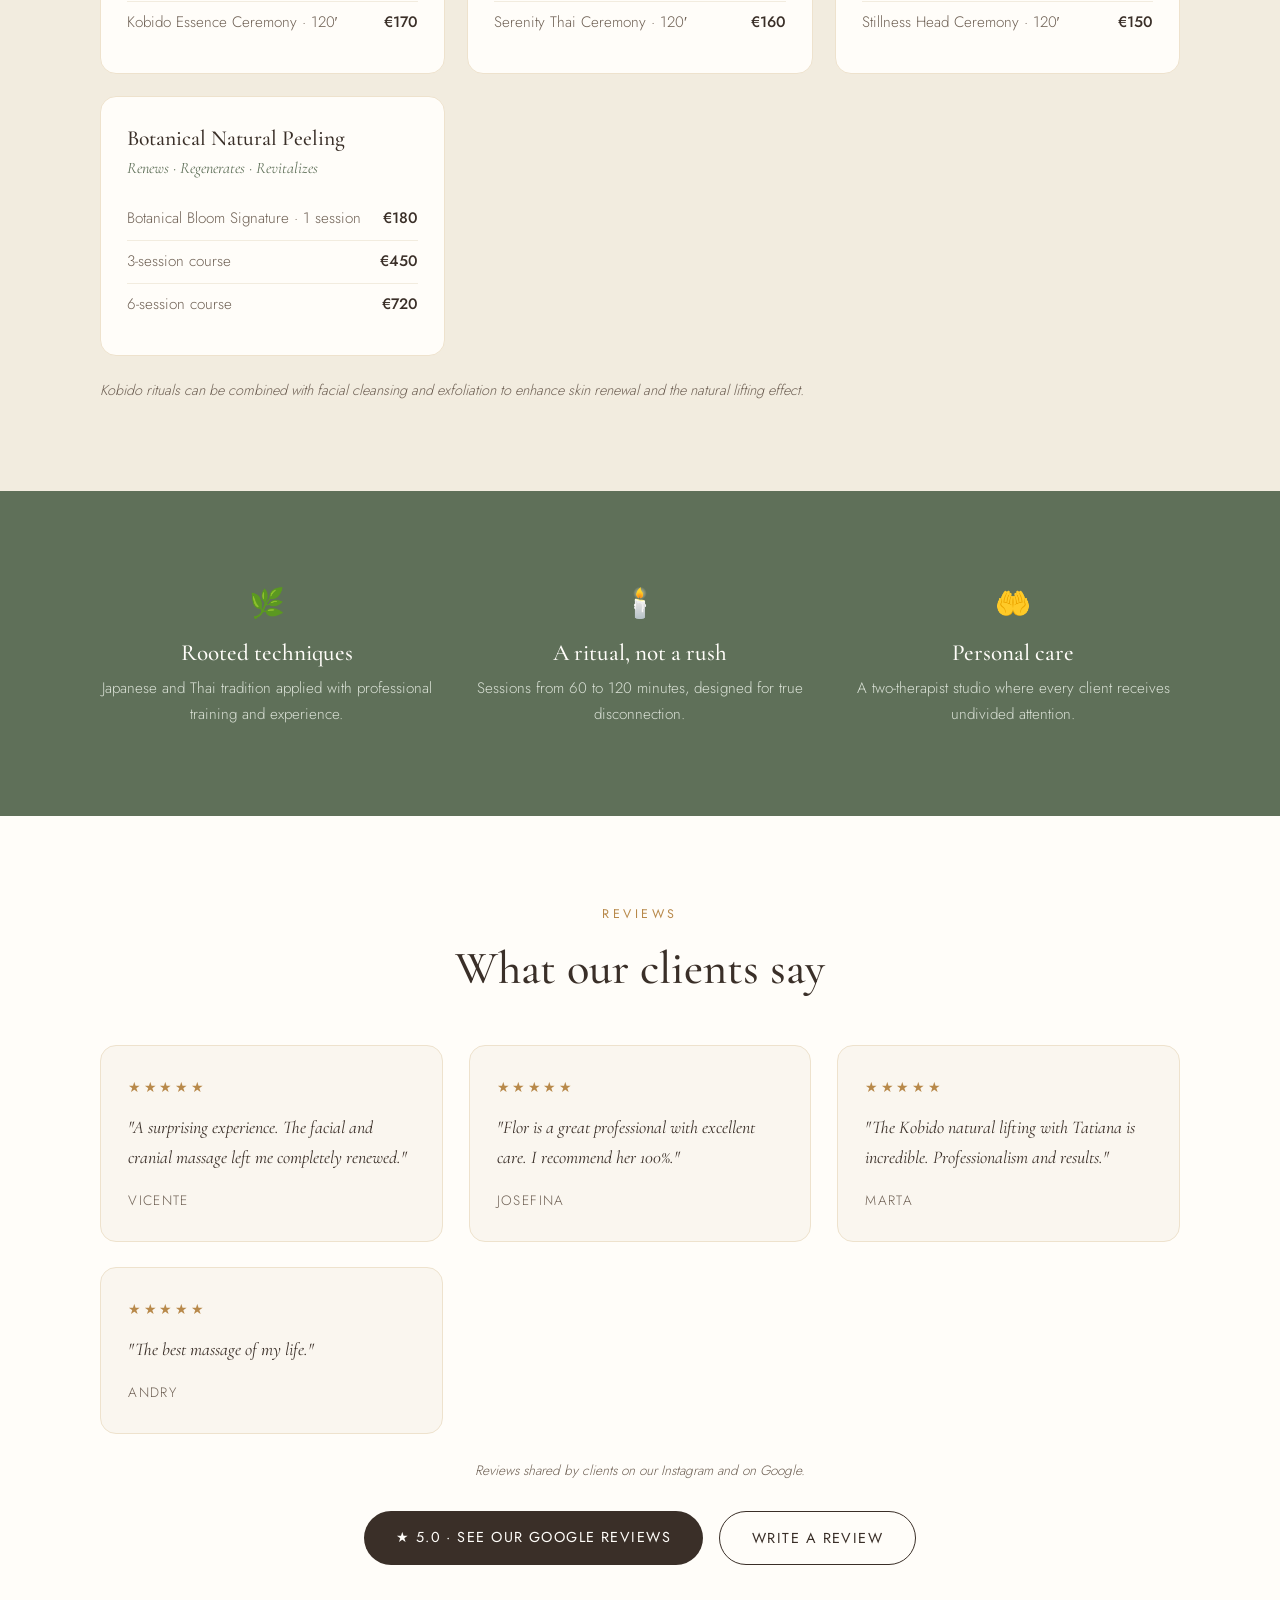
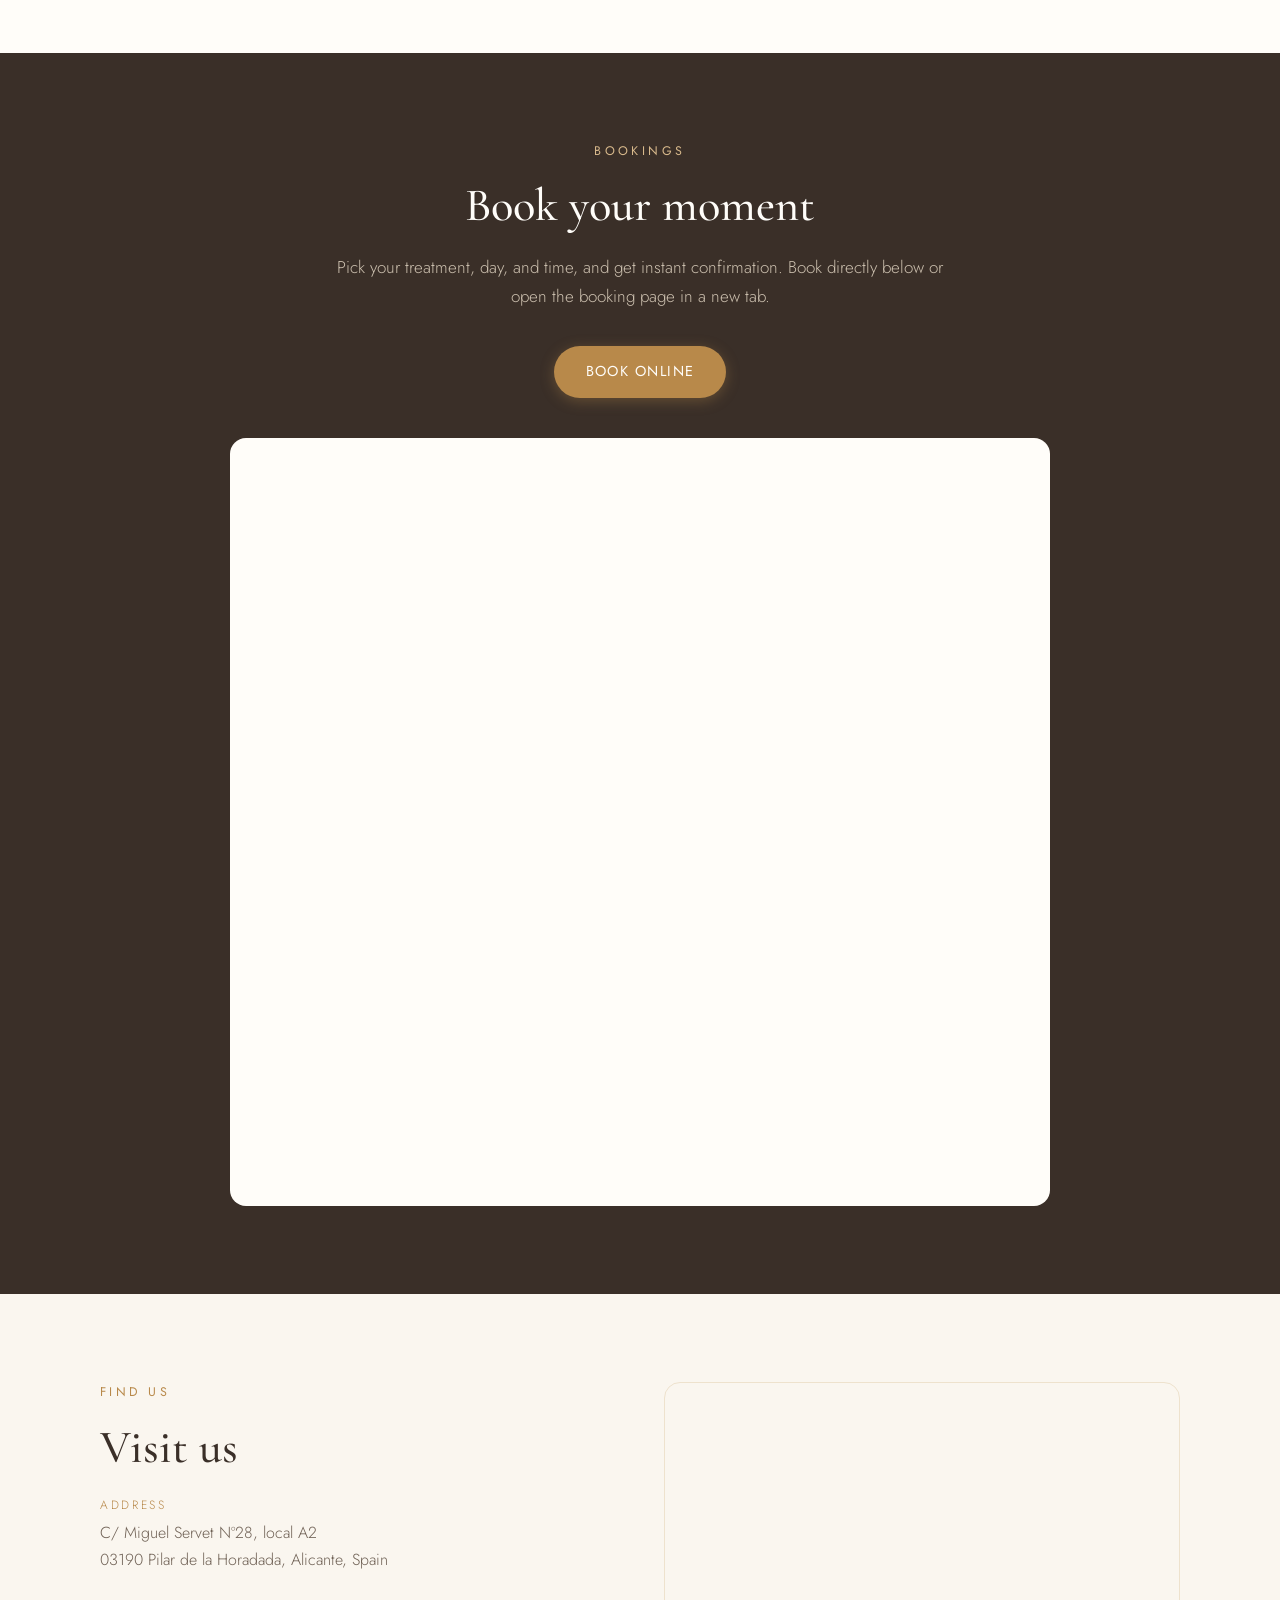
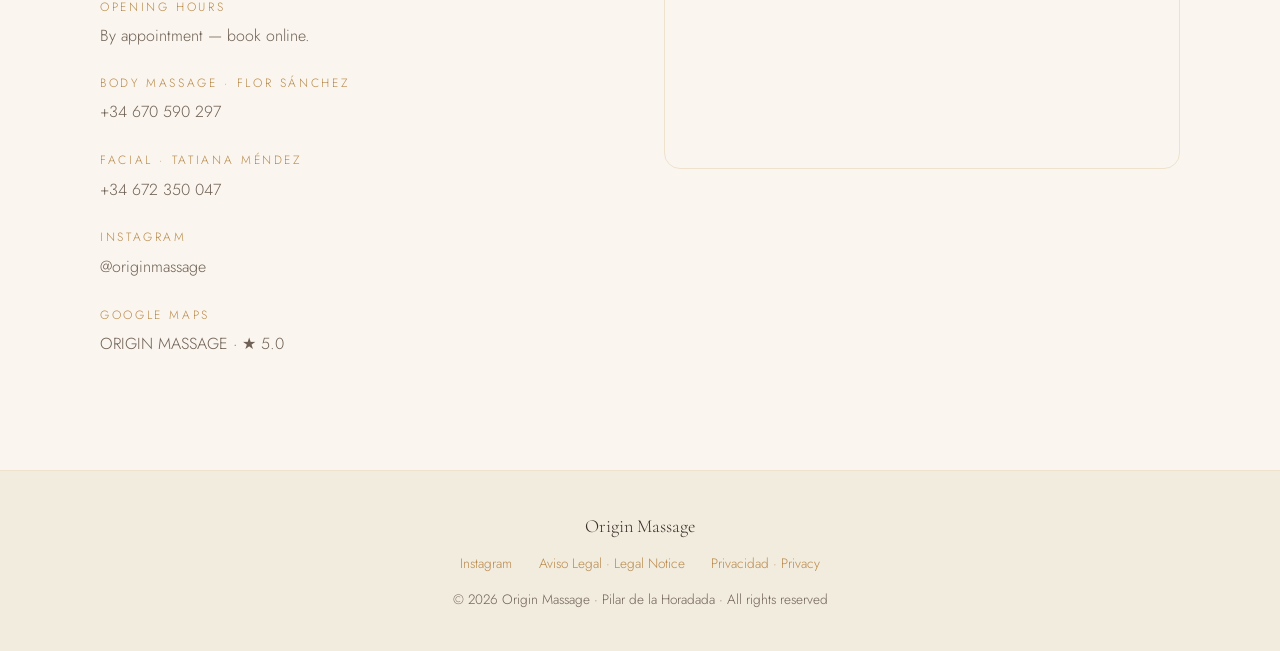
==== commit 4b8791e8: "Make online booking the sole booking channel Remove all WhatsApp booking links, pre-filled messages," ====
--- a/en/index.html
+++ b/en/index.html
@@ -130,14 +130,14 @@
           <h3>Flor Sánchez</h3>
           <div class="role">Bodywork massage</div>
           <p>Therapeutic and relaxation massage: deep tissue, sports, Thai on table, Thai foot reflexology, and lymphatic drainage. Her Thai massage combines assisted stretching with rhythmic pressure to free the body and release built-up tension.</p>
-          <a class="phone" href="https://wa.me/34670590297" target="_blank" rel="noopener">WhatsApp · +34 670 590 297</a>
+          <a class="phone" href="tel:+34670590297">+34 670 590 297</a>
         </div>
         <div class="t-card reveal">
           <div class="monogram">T</div>
           <h3>Tatiana Méndez</h3>
           <div class="role">Facial massage &amp; treatments</div>
           <p>Specialist in natural Japanese Kobido facial lifting, Thai facial massage, head massage, and skin-renewal treatments with natural botanical peeling. Rituals that firm, illuminate, and restore balance to the face.</p>
-          <a class="phone" href="https://wa.me/34672350047" target="_blank" rel="noopener">WhatsApp · +34 672 350 047</a>
+          <a class="phone" href="tel:+34672350047">+34 672 350 047</a>
         </div>
       </div>
     </div>
@@ -282,12 +282,9 @@
     <div class="wrap">
       <div class="eyebrow">Bookings</div>
       <h2 class="section-title">Book your moment</h2>
-      <p>Message us on WhatsApp or Instagram and we'll find the best time for you. Let us know which treatment you're interested in and your availability.</p>
+      <p>Pick your treatment, day, and time, and get instant confirmation. Book directly below or open the booking page in a new tab.</p>
       <div class="hero-ctas">
         <a class="btn btn-gold" href="https://cita.online/origin-massage/booking" target="_blank" rel="noopener">Book online</a>
-        <a class="btn btn-solid" href="https://wa.me/34670590297?text=Hi%2C%20I%27d%20like%20to%20book%20a%20body%20massage." target="_blank" rel="noopener">WhatsApp · Body massage</a>
-        <a class="btn btn-solid" href="https://wa.me/34672350047?text=Hi%2C%20I%27d%20like%20to%20book%20a%20facial%20treatment." target="_blank" rel="noopener">WhatsApp · Facial</a>
-        <a class="btn btn-line" href="https://www.instagram.com/originmassage/" target="_blank" rel="noopener">Instagram · @originmassage</a>
       </div>
       <div style="max-width:820px;margin:2.5rem auto 0;border-radius:16px;overflow:hidden;background:#fffdf9">
         <iframe src="https://cita.online/origin-massage/booking?embed=1"
@@ -310,7 +307,7 @@
         </div>
         <div class="contact-item">
           <div class="label">Opening hours</div>
-          <div>By appointment — contact us on WhatsApp.</div>
+          <div>By appointment — <a href="#book">book online</a>.</div>
         </div>
         <div class="contact-item">
           <div class="label">Body massage · Flor Sánchez</div>
@@ -340,22 +337,10 @@
 
 </main>
 
-<!-- WhatsApp bubble -->
-<div class="wa-fab">
-  <div class="wa-menu" id="wa-menu">
-    <a href="https://wa.me/34670590297?text=Hi%2C%20I%27d%20like%20to%20book%20a%20body%20massage." target="_blank" rel="noopener">Body massage · Flor</a>
-    <a href="https://wa.me/34672350047?text=Hi%2C%20I%27d%20like%20to%20book%20a%20facial%20treatment." target="_blank" rel="noopener">Facial · Tatiana</a>
-  </div>
-  <button id="wa-btn" class="wa-fab-btn" aria-expanded="false" aria-controls="wa-menu" aria-label="Book via WhatsApp">
-    <svg viewBox="0 0 24 24" width="28" height="28" fill="currentColor" aria-hidden="true"><path d="M17.5 14.4c-.3-.15-1.76-.87-2.03-.97-.27-.1-.47-.15-.67.15-.2.3-.77.97-.94 1.17-.17.2-.35.22-.65.07-.3-.15-1.26-.46-2.4-1.48-.89-.79-1.49-1.77-1.66-2.07-.17-.3-.02-.46.13-.61.13-.13.3-.35.45-.52.15-.17.2-.3.3-.5.1-.2.05-.37-.02-.52-.07-.15-.67-1.62-.92-2.22-.24-.58-.49-.5-.67-.51h-.57c-.2 0-.52.07-.8.37-.27.3-1.04 1.02-1.04 2.5 0 1.47 1.07 2.89 1.22 3.09.15.2 2.1 3.2 5.08 4.49.71.3 1.26.49 1.7.63.71.22 1.36.19 1.87.12.57-.09 1.76-.72 2.01-1.42.25-.7.25-1.29.17-1.42-.07-.13-.27-.2-.57-.35Zm-5.45 7.44h-.01a9.87 9.87 0 0 1-5.03-1.38l-.36-.21-3.74.98 1-3.65-.24-.37a9.86 9.86 0 1 1 8.38 4.63Zm0-21.85A11.85 11.85 0 0 0 1.7 17.34L.03 23.46a.5.5 0 0 0 .61.61l6.26-1.64a11.85 11.85 0 1 0 5.15-22.44Z"/></svg>
-  </button>
-</div>
-
 <footer>
   <div class="brand" style="font-size:1.15rem">Origin Massage</div>
   <div class="foot-links">
     <a href="https://www.instagram.com/originmassage/" target="_blank" rel="noopener">Instagram</a>
-    <a href="https://linktr.ee/originmassagepilardelahoradada" target="_blank" rel="noopener">Linktree</a>
     <a href="../aviso-legal.html">Aviso Legal · Legal Notice</a>
     <a href="../privacidad.html">Privacidad · Privacy</a>
   </div>
--- a/assets/css/style.css
+++ b/assets/css/style.css
@@ -267,24 +267,3 @@
 footer .brand { justify-content: center; margin-bottom: .6rem; }
 footer .foot-links { margin-bottom: .8rem; }
 footer .foot-links a { margin: 0 .7rem; }
-
-/* ---------- sticky WhatsApp bubble ---------- */
-.wa-fab { position: fixed; right: 1.2rem; bottom: 1.2rem; z-index: 200; text-align: right; }
-.wa-fab-btn {
-  width: 58px; height: 58px; border-radius: 50%; border: 0; cursor: pointer;
-  background: #25d366; color: #fff; font-size: 1.7rem; line-height: 1;
-  box-shadow: 0 4px 16px rgba(0, 0, 0, .22);
-  display: flex; align-items: center; justify-content: center;
-  transition: transform .2s ease;
-}
-.wa-fab-btn:hover { transform: scale(1.07); }
-.wa-menu {
-  display: none; margin-bottom: .7rem; flex-direction: column; gap: .5rem; align-items: flex-end;
-}
-.wa-menu.open { display: flex; }
-.wa-menu a {
-  background: var(--white); color: var(--ink); border: 1px solid var(--gold-pale);
-  border-radius: 999px; padding: .55rem 1.2rem; font-size: .88rem;
-  box-shadow: 0 3px 12px rgba(0, 0, 0, .12); white-space: nowrap;
-}
-.wa-menu a:hover { color: var(--gold); }
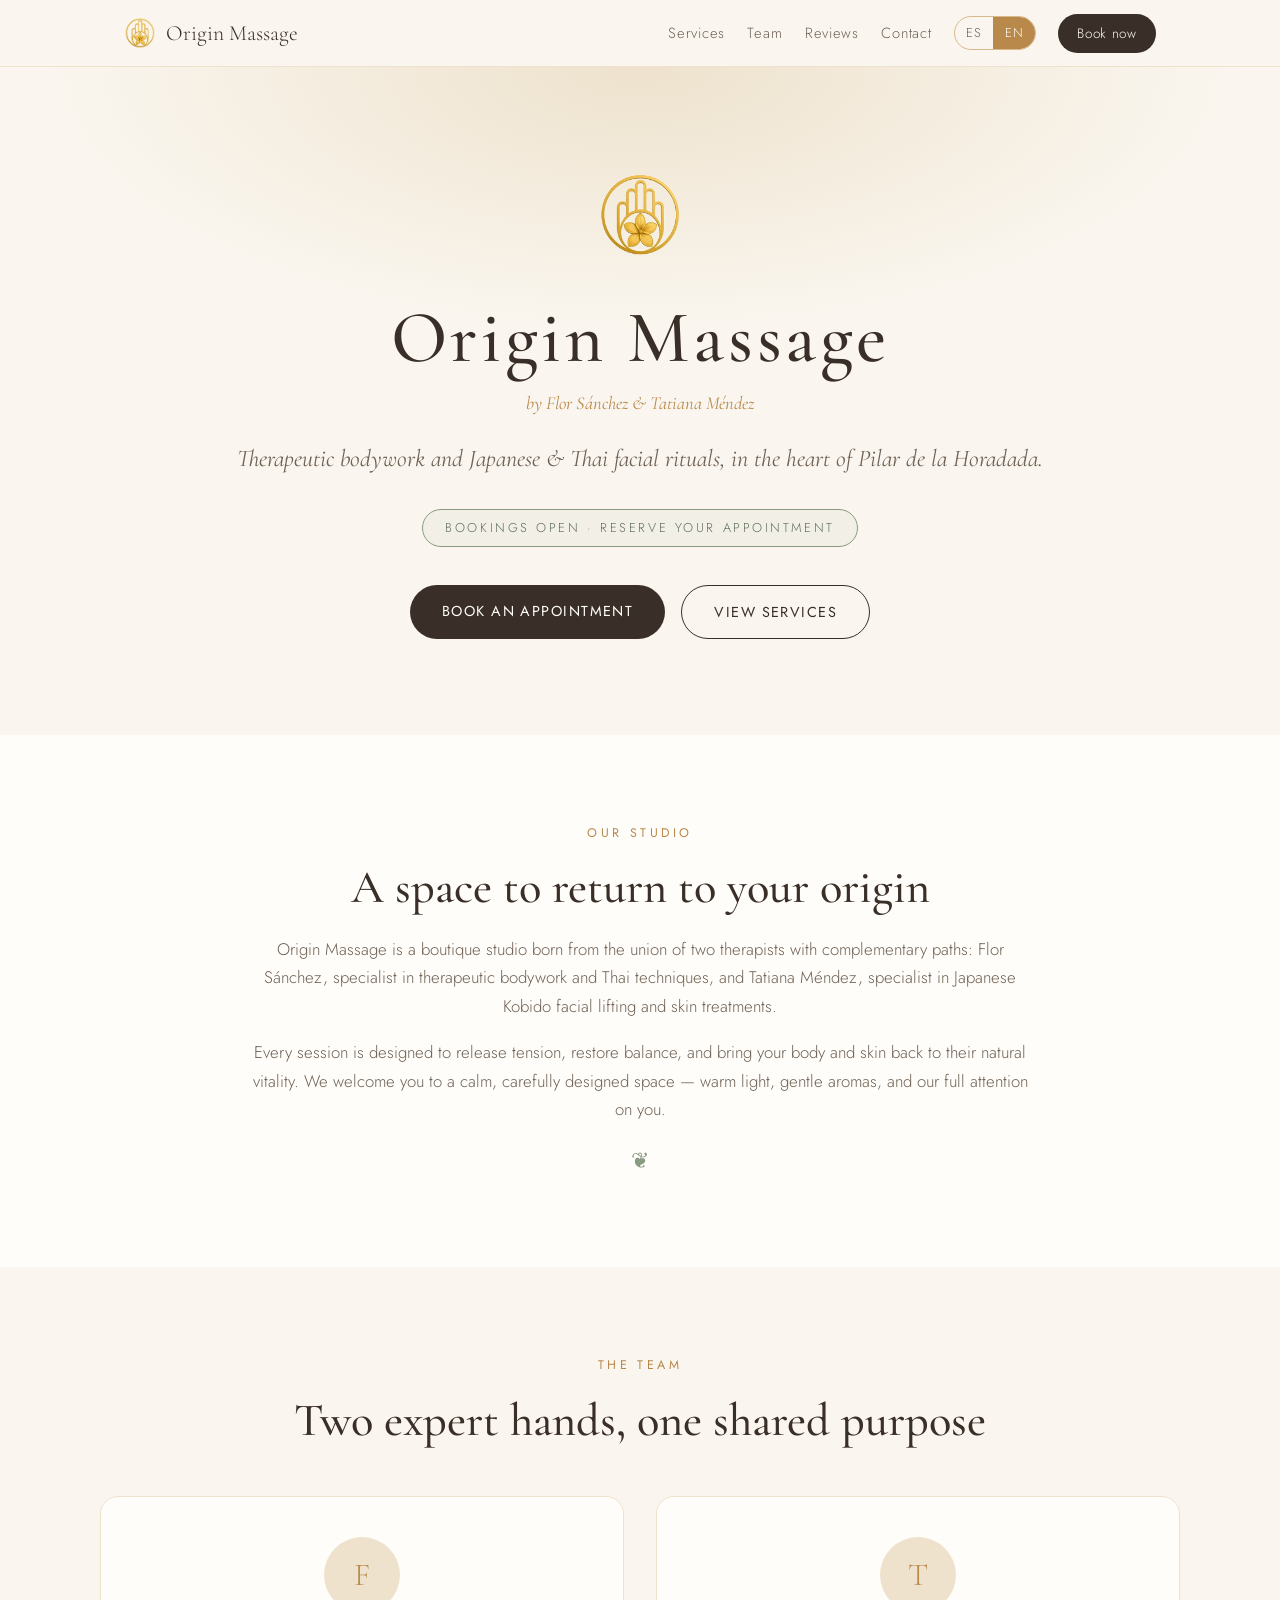
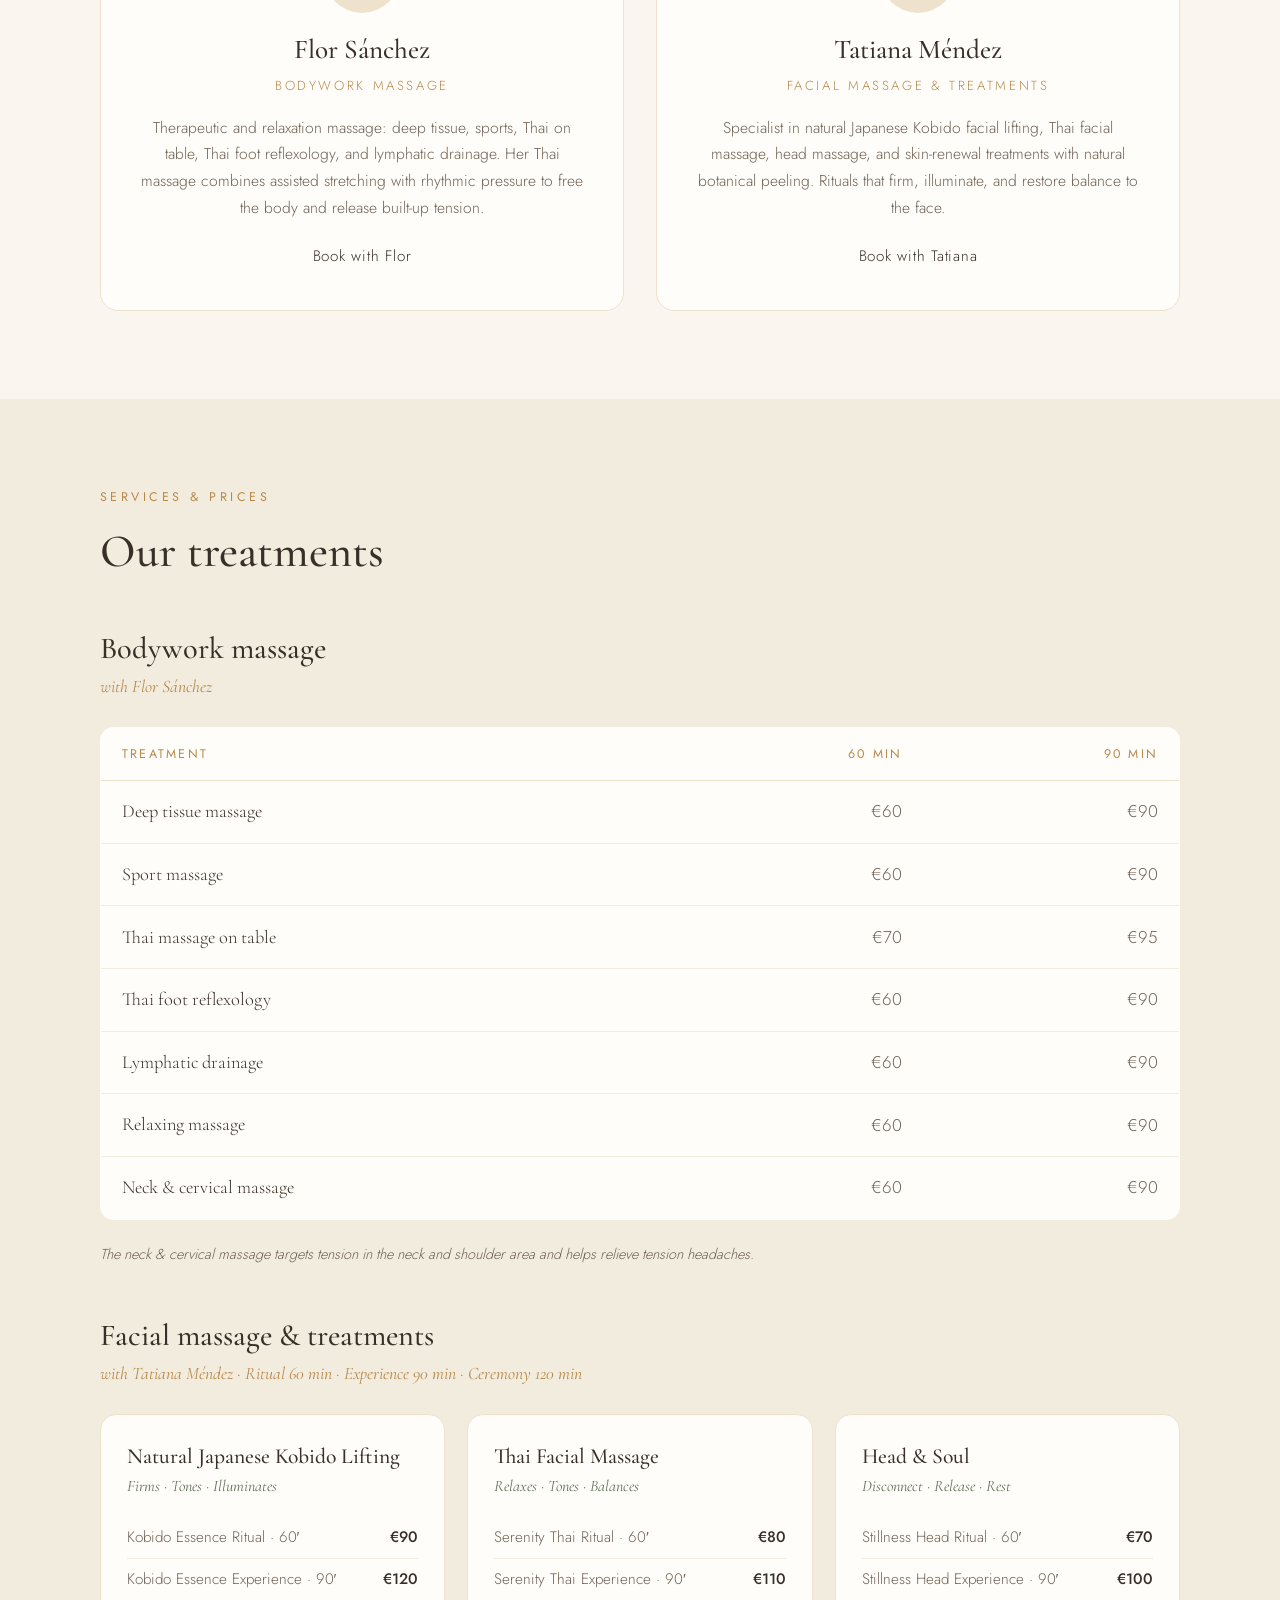
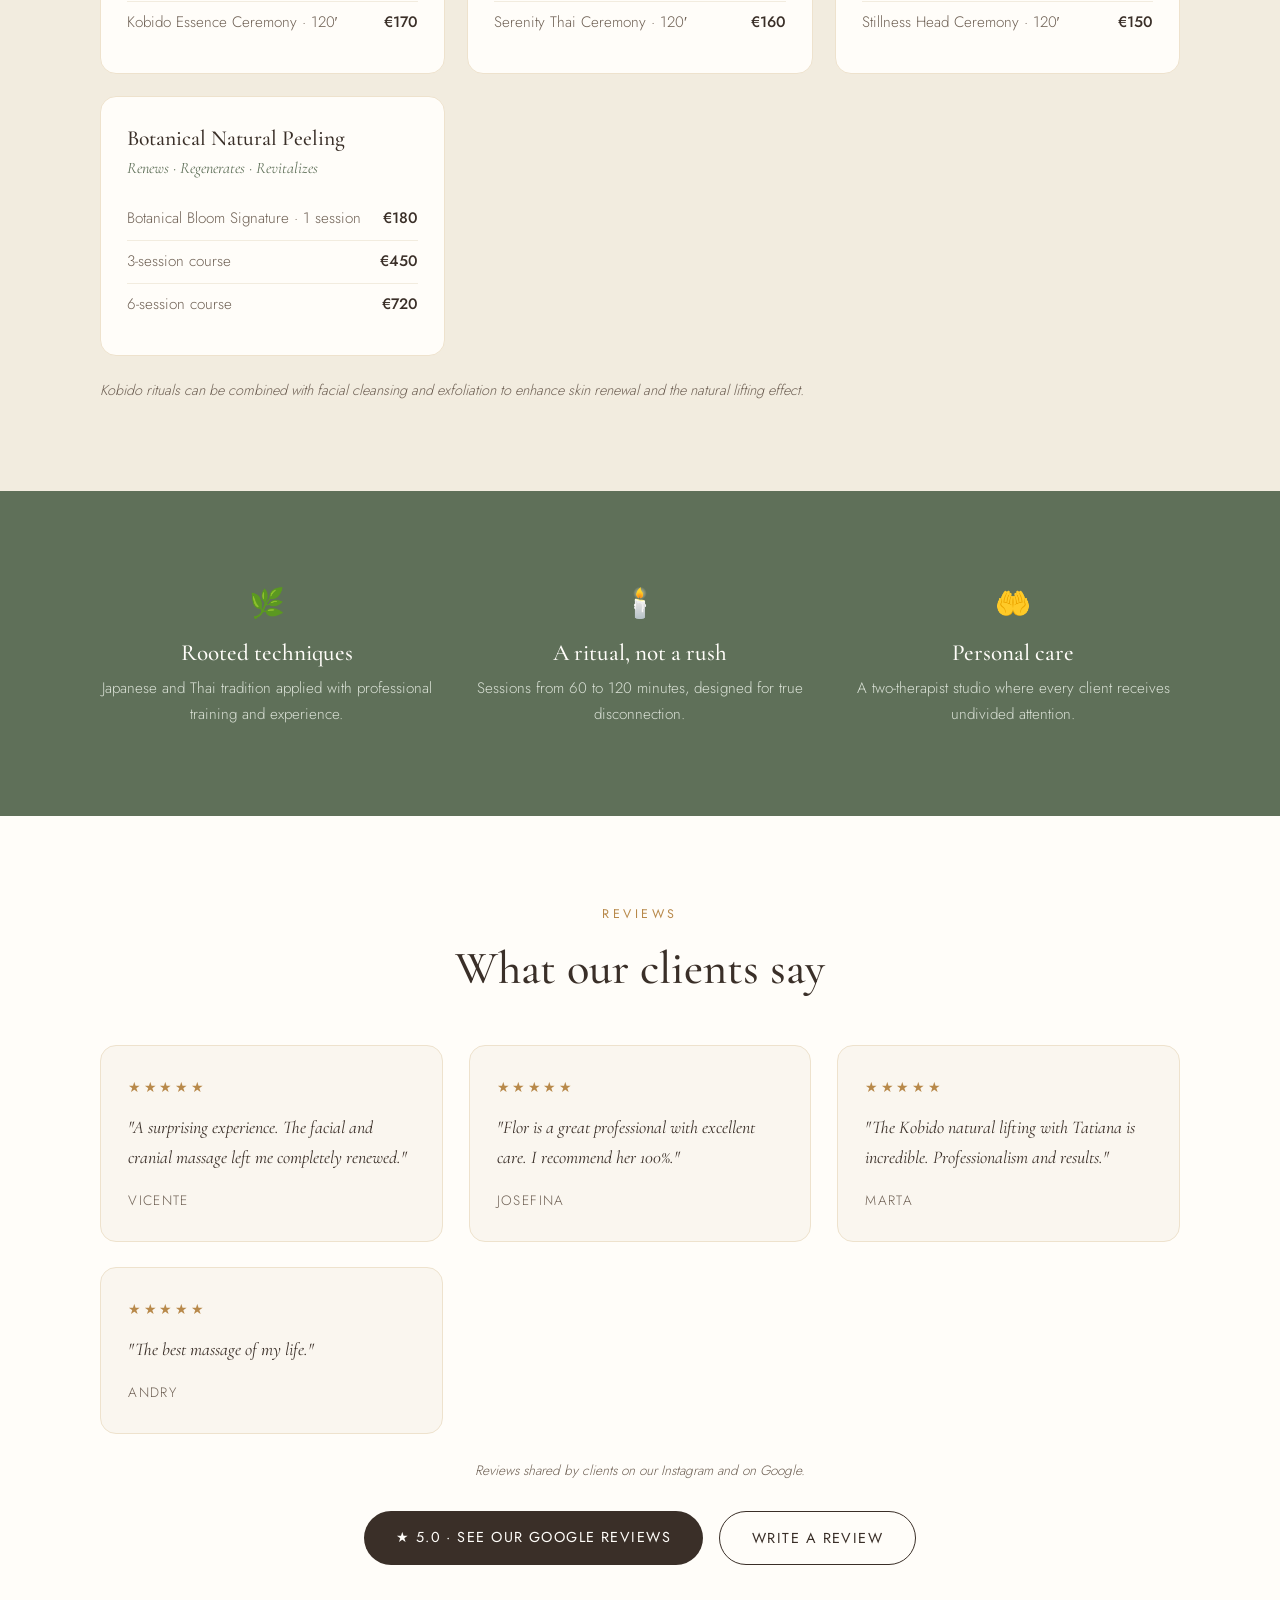
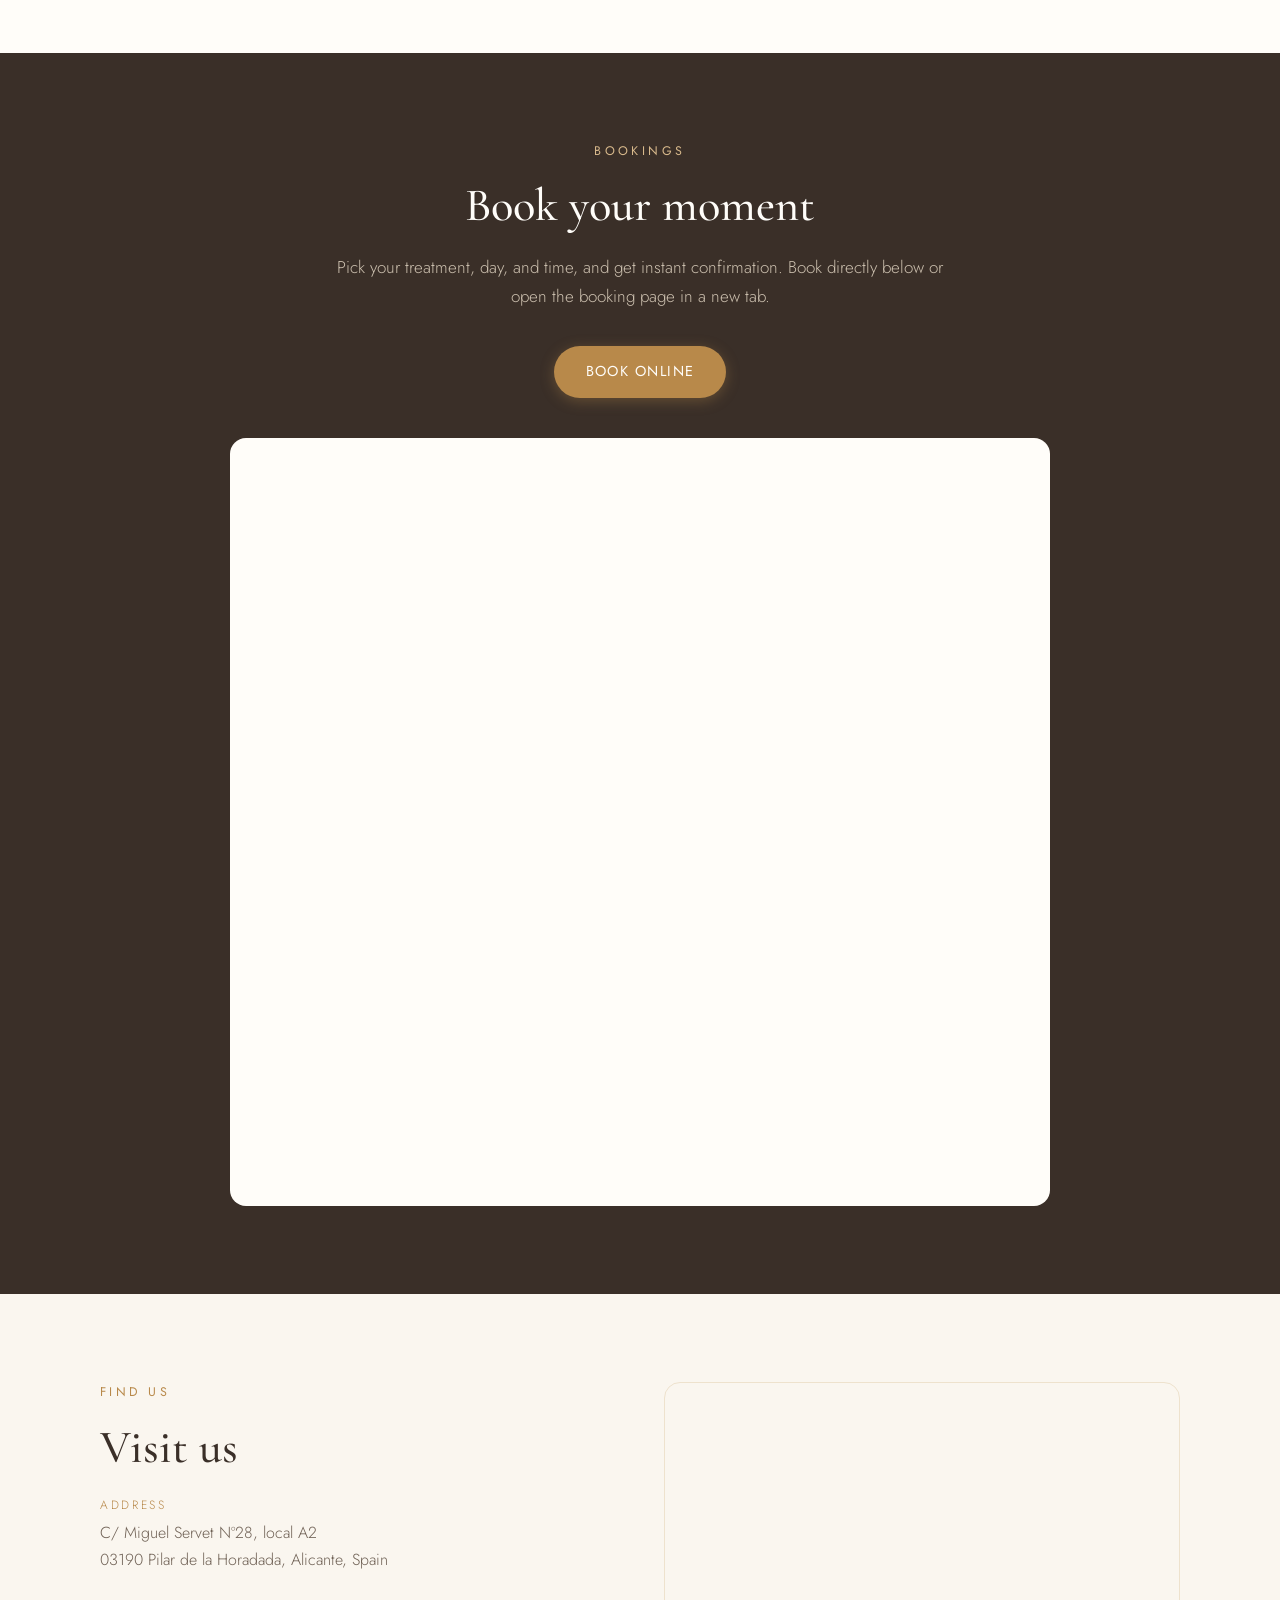
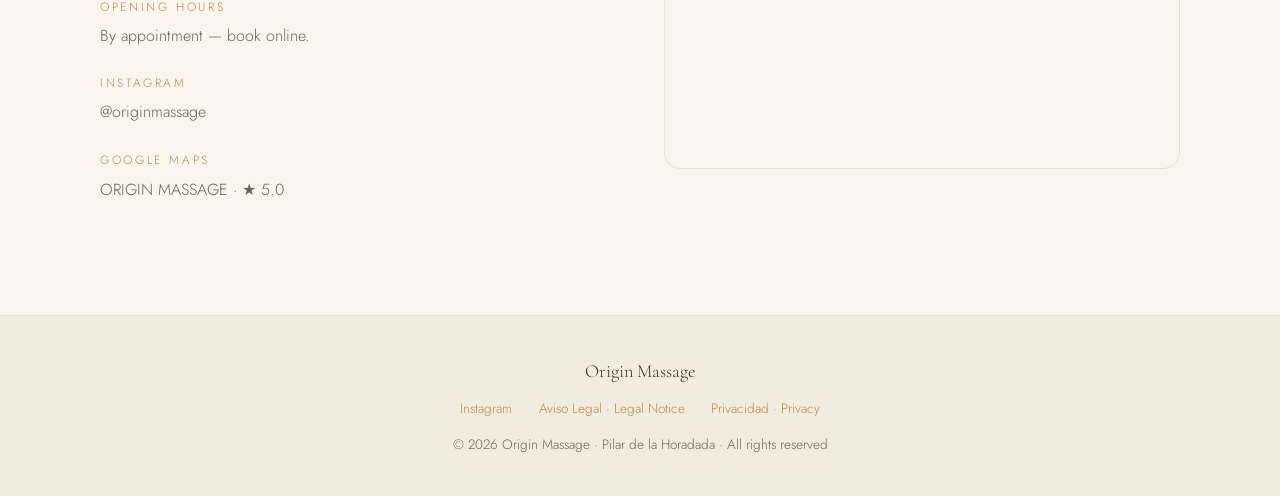
==== commit ae32376f: "Remove therapist phone numbers from main pages Contact entries and team-card numbers replaced with b" ====
--- a/en/index.html
+++ b/en/index.html
@@ -39,7 +39,6 @@
   },
   "geo": { "@type": "GeoCoordinates", "latitude": 37.85882, "longitude": -0.7877999 },
   "hasMap": "https://maps.google.com/?cid=11726872775915599812",
-  "telephone": ["+34670590297", "+34672350047"],
   "sameAs": [
     "https://www.instagram.com/originmassage/",
     "https://linktr.ee/originmassagepilardelahoradada"
@@ -130,14 +129,14 @@
           <h3>Flor Sánchez</h3>
           <div class="role">Bodywork massage</div>
           <p>Therapeutic and relaxation massage: deep tissue, sports, Thai on table, Thai foot reflexology, and lymphatic drainage. Her Thai massage combines assisted stretching with rhythmic pressure to free the body and release built-up tension.</p>
-          <a class="phone" href="tel:+34670590297">+34 670 590 297</a>
+          <a class="phone" href="#book">Book with Flor</a>
         </div>
         <div class="t-card reveal">
           <div class="monogram">T</div>
           <h3>Tatiana Méndez</h3>
           <div class="role">Facial massage &amp; treatments</div>
           <p>Specialist in natural Japanese Kobido facial lifting, Thai facial massage, head massage, and skin-renewal treatments with natural botanical peeling. Rituals that firm, illuminate, and restore balance to the face.</p>
-          <a class="phone" href="tel:+34672350047">+34 672 350 047</a>
+          <a class="phone" href="#book">Book with Tatiana</a>
         </div>
       </div>
     </div>
@@ -310,14 +309,6 @@
           <div>By appointment — <a href="#book">book online</a>.</div>
         </div>
         <div class="contact-item">
-          <div class="label">Body massage · Flor Sánchez</div>
-          <a href="tel:+34670590297">+34 670 590 297</a>
-        </div>
-        <div class="contact-item">
-          <div class="label">Facial · Tatiana Méndez</div>
-          <a href="tel:+34672350047">+34 672 350 047</a>
-        </div>
-        <div class="contact-item">
           <div class="label">Instagram</div>
           <a href="https://www.instagram.com/originmassage/" target="_blank" rel="noopener">@originmassage</a>
         </div>
